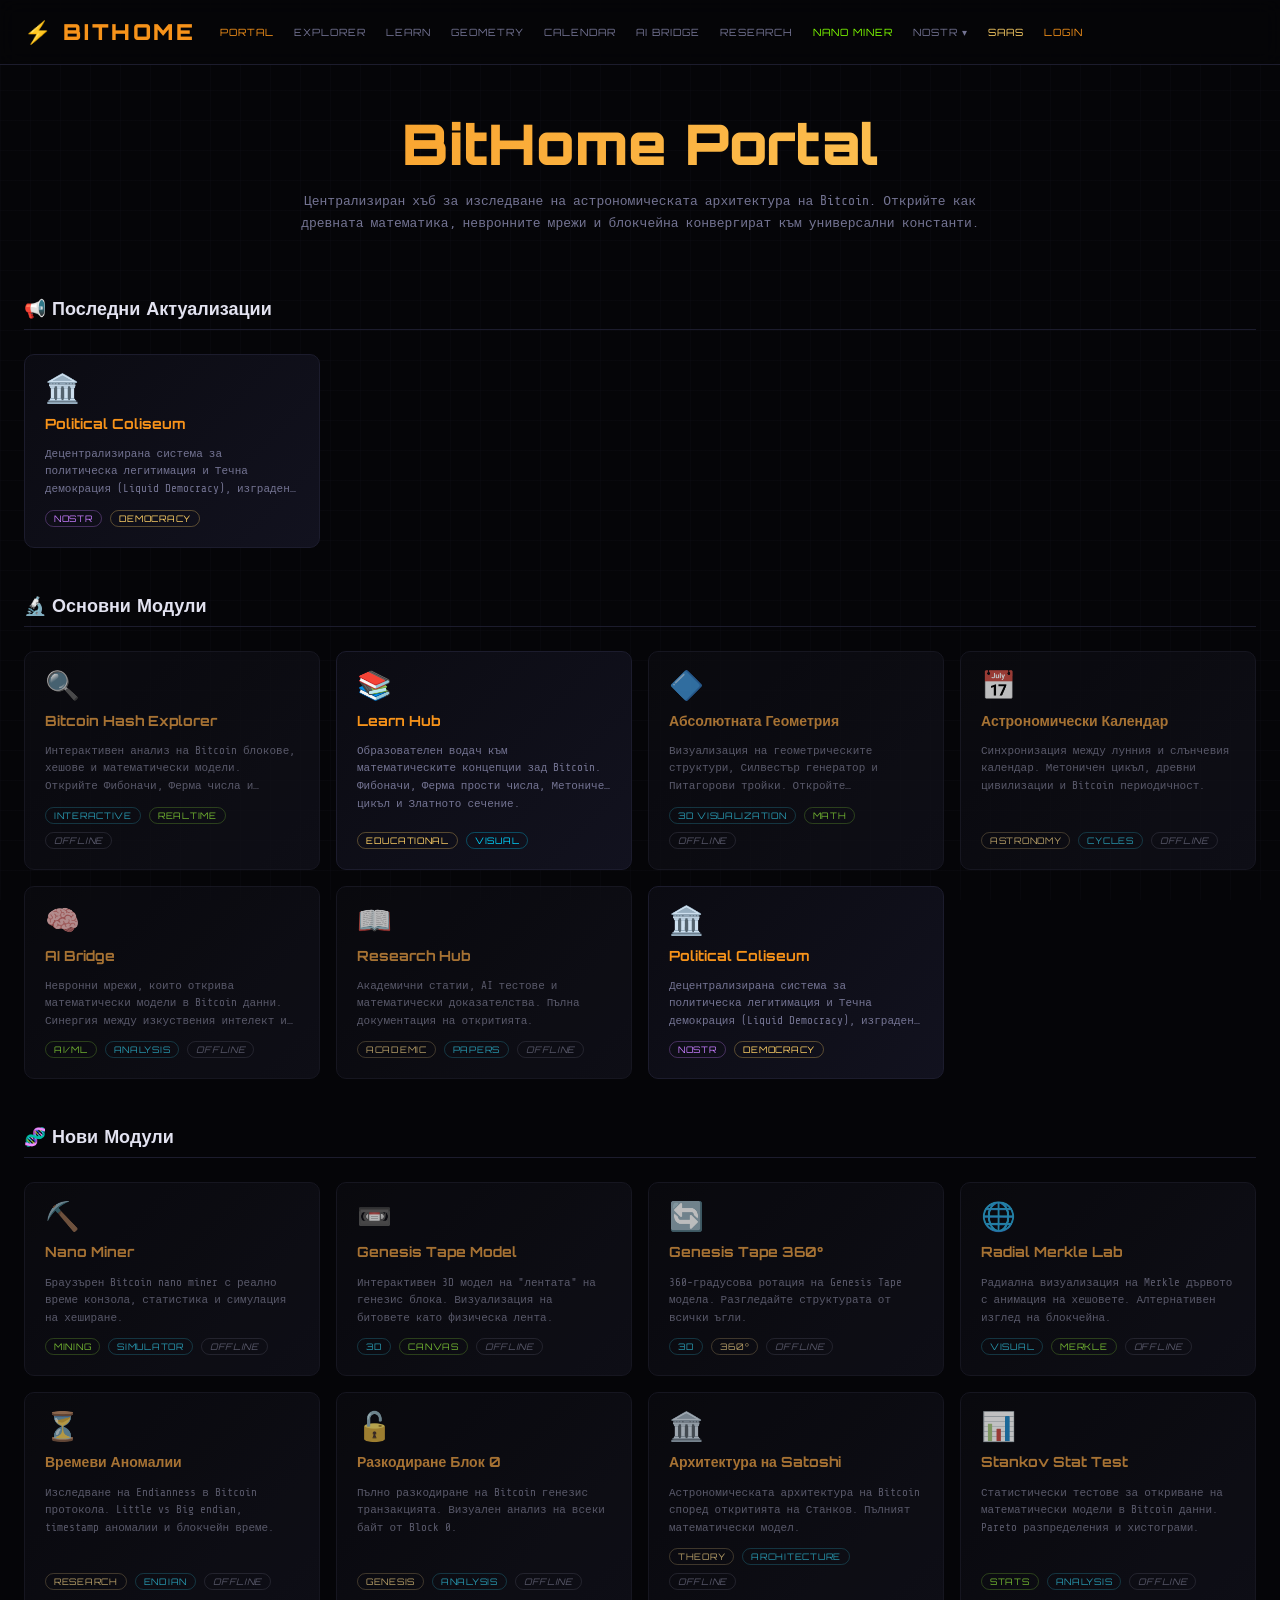
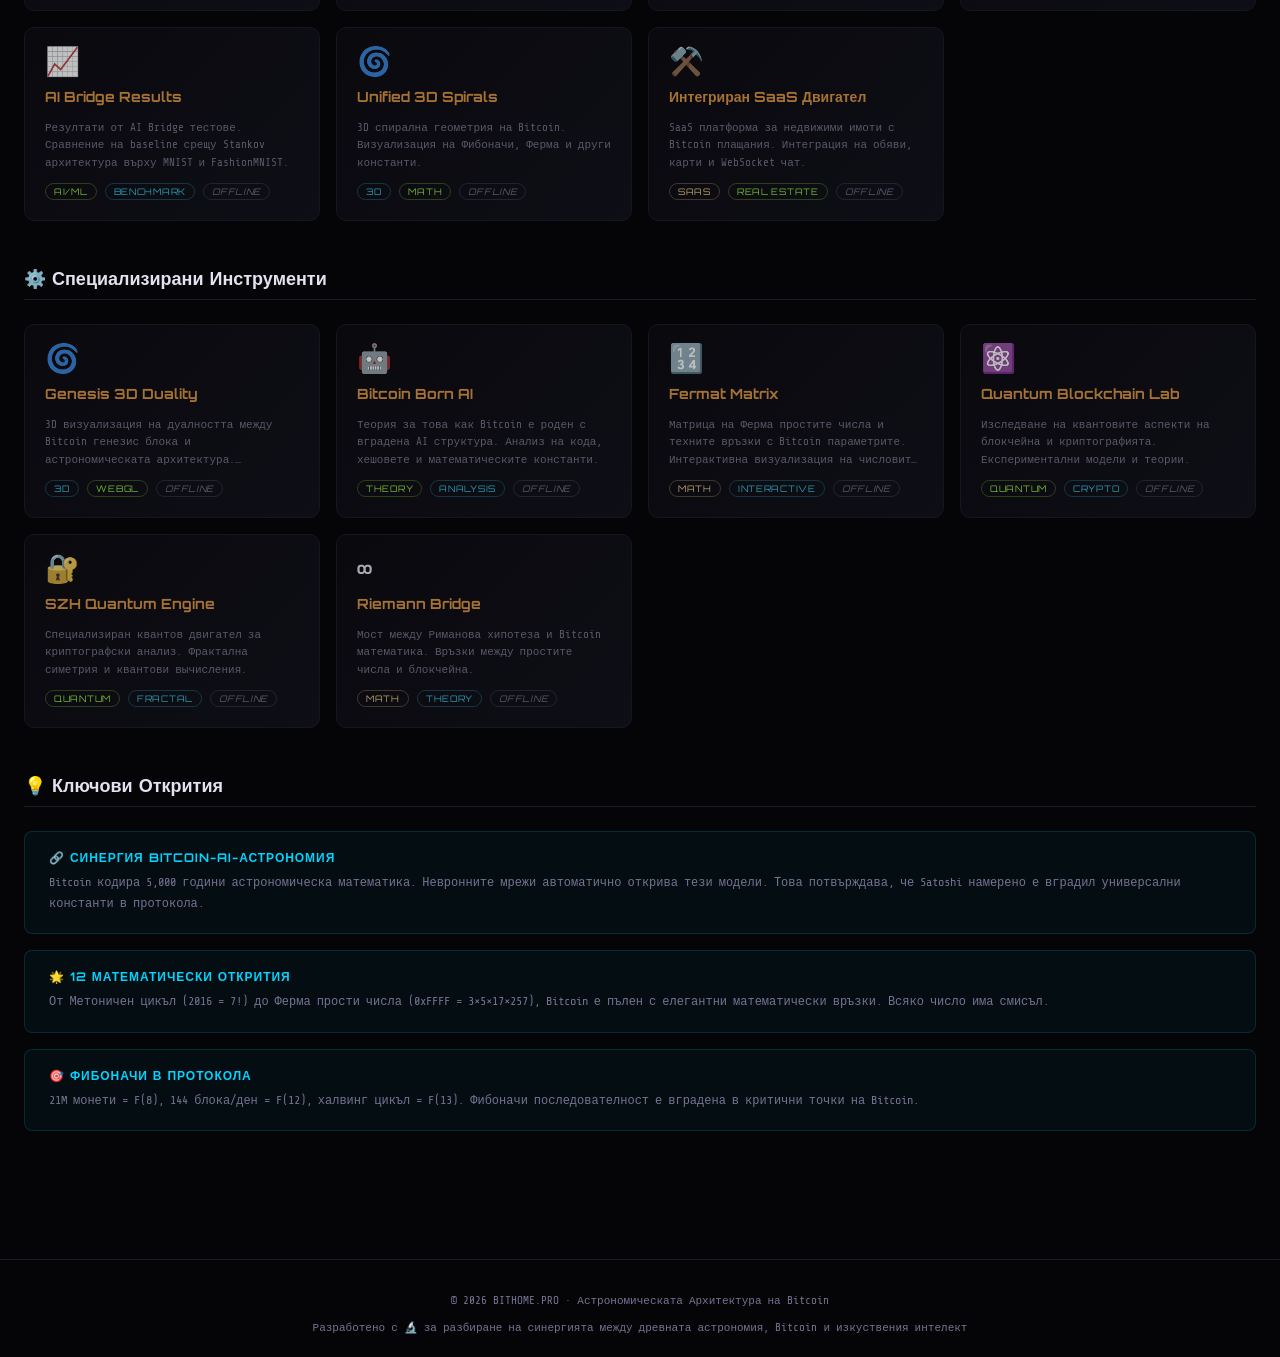
==== index.html @ 0a188958 "Add files via upload" ====
<!DOCTYPE html>
<html lang="bg"><head><meta http-equiv="Content-Type" content="text/html; charset=UTF-8">
  
  <meta name="viewport" content="width=device-width, initial-scale=1.0">
  <title>BitHome Portal · Астрономическата Архитектура на Bitcoin</title>
  <link href="https://fonts.googleapis.com/css2?family=Orbitron:wght@400;700;900&family=Share+Tech+Mono&display=swap" rel="stylesheet">
  <style>
    :root {
      --bg: #050508;
      --panel: #0b0b12;
      --panel-light: #12121f;
      --border: #1c1c2d;
      --text: #e2e2f0;
      --muted: #747493;
      --accent: #f7931a;
      --accent-rgba: rgba(247, 147, 26, 0.1);
      --blue: #00d4ff;
      --green: #7fff00;
      --gold: #ffd166;
      --purple: #c77dff;
      --red: #ff4466;
    }
    * { box-sizing: border-box; margin: 0; padding: 0; }
    html { scroll-behavior: smooth; }
    body {
      background: var(--bg);
      color: var(--text);
      font: 400 14px/1.7 'Share Tech Mono', monospace;
      overflow-x: hidden;
    }
    body::before {
      content: '';
      position: fixed;
      inset: 0;
      background-image: linear-gradient(rgba(28,28,45,0.15) 1px, transparent 1px), linear-gradient(90deg, rgba(28,28,45,0.15) 1px, transparent 1px);
      background-size: 30px 30px;
      pointer-events: none;
      z-index: 1;
    }
    .container { max-width: 1400px; margin: 0 auto; padding: 0 24px; position: relative; z-index: 2; }
    header {
      border-bottom: 1px solid var(--border);
      background: rgba(5,5,8,0.8);
      backdrop-filter: blur(10px);
      position: sticky; top: 0; z-index: 100;
      padding: 16px 0;
    }
    .header-content { display: flex; align-items: center; gap: 24px; }
    .logo {
      font: 900 22px/1 'Orbitron', sans-serif;
      letter-spacing: 0.12em;
      color: var(--accent);
      text-decoration: none;
      white-space: nowrap;
    }
    .nav {
      display: flex;
      gap: 20px;
      align-items: center;
      flex: 1;
      overflow-x: auto;
      padding: 4px 0;
    }
    .nav::-webkit-scrollbar { height: 2px; }
    .nav::-webkit-scrollbar-thumb { background: var(--border); border-radius: 4px; }
    .nav a {
      color: var(--muted);
      text-decoration: none;
      font: 400 10px/1 'Orbitron', sans-serif;
      text-transform: uppercase;
      letter-spacing: 0.1em;
      transition: color 0.3s;
      white-space: nowrap;
      padding: 6px 0;
    }
    .nav a:hover, .nav a.active { color: var(--accent); }
    .nav-dropdown { position: relative; }
    .header-content { position: relative; }
    .nav-dropdown-menu {
      display: none;
      position: fixed;
      background: #16162a;
      border: 1px solid var(--border);
      border-radius: 8px;
      padding: 6px;
      min-width: 180px;
      z-index: 99999;
      box-shadow: 0 8px 32px rgba(0,0,0,0.8);
    }
    .nav-dropdown-menu.open { display: block; }
    .nav-dropdown-menu a {
      display: block;
      padding: 8px 14px;
      border-radius: 4px;
      color: #c8c8e0;
      text-decoration: none;
      font: 400 10px/1 'Orbitron', sans-serif;
      text-transform: uppercase;
      letter-spacing: 0.1em;
      white-space: nowrap;
      transition: all 0.15s;
    }
    .nav-dropdown-menu a:hover { background: rgba(247,147,26,0.15); color: var(--accent); }
    .nav-dropdown-toggle { cursor: pointer; color: var(--blue); }
    .nav-dropdown-toggle:hover,
    .nav-dropdown-toggle.active { color: var(--accent); }
    .section:first-of-type .modules-grid { grid-template-columns: repeat(4, 1fr); }
    .section:first-of-type .module-card:nth-child(n+5) { display: none; }
    main { padding: 48px 0 80px; }
    .hero {
      margin-bottom: 64px;
      text-align: center;
      padding: 0 20px;
    }
    .hero h1 {
      font: 900 clamp(32px, 5vw, 56px)/1.1 'Orbitron', sans-serif;
      margin-bottom: 16px;
      background: linear-gradient(135deg, var(--accent), var(--gold));
      -webkit-background-clip: text;
      -webkit-text-fill-color: transparent;
    }
    .hero p {
      font-size: 13px;
      color: var(--muted);
      max-width: 720px;
      margin: 0 auto;
    }
    .modules-grid {
      display: grid;
      grid-template-columns: repeat(auto-fill, minmax(260px, 1fr));
      gap: 16px;
      margin-bottom: 48px;
    }
    .module-card {
      background: linear-gradient(135deg, var(--panel), var(--panel-light));
      border: 1px solid var(--border);
      border-radius: 10px;
      padding: 20px;
      transition: all 0.25s ease;
      cursor: pointer;
      text-decoration: none;
      color: inherit;
      display: flex;
      flex-direction: column;
      gap: 12px;
    }
    .module-card:hover {
      border-color: var(--accent);
      box-shadow: 0 0 24px rgba(247,147,26,0.12), inset 0 0 30px rgba(247,147,26,0.03);
      transform: translateY(-3px);
    }
    .module-card.offline {
      opacity: 0.75;
      filter: grayscale(0.3);
      cursor: not-allowed;
      pointer-events: none;
    }
    .module-card.offline:hover {
      border-color: var(--border);
      box-shadow: none;
      transform: none;
    }
    .module-icon { font-size: 28px; line-height: 1; }
    .module-title {
      font: 700 14px/1.3 'Orbitron', sans-serif;
      color: var(--accent);
    }
    .module-desc {
      font-size: 11px;
      color: var(--muted);
      line-height: 1.6;
      display: -webkit-box;
      -webkit-line-clamp: 3;
      -webkit-box-orient: vertical;
      overflow: hidden;
      flex: 1;
    }
    .module-meta { display: flex; gap: 8px; flex-wrap: wrap; }
    .tag {
      display: inline-block;
      font: 400 9px/1 'Orbitron', sans-serif;
      border-radius: 999px;
      border: 1px solid var(--border);
      padding: 3px 8px;
      color: var(--muted);
      text-transform: uppercase;
      letter-spacing: 0.08em;
    }
    .tag.blue { border-color: rgba(0,212,255,0.3); color: var(--blue); }
    .tag.green { border-color: rgba(127,255,0,0.3); color: var(--green); }
    .tag.gold { border-color: rgba(255,209,102,0.3); color: var(--gold); }
    .tag.purple { border-color: rgba(199,125,255,0.3); color: var(--purple); }
    .tag.offline-tag { border-color: rgba(116,116,147,0.3); color: var(--muted); font-style: italic; }
    .section { margin-bottom: 48px; }
    .section-title {
      font: 900 18px/1 'Orbitron', sans-serif;
      margin-bottom: 24px;
      padding-bottom: 12px;
      border-bottom: 1px solid var(--border);
      color: var(--text);
    }
    .insight-box {
      background: rgba(0,212,255,0.04);
      border: 1px solid rgba(0,212,255,0.15);
      border-radius: 8px;
      padding: 20px 24px;
      margin-bottom: 16px;
    }
    .insight-box h3 {
      color: var(--blue);
      font: 700 12px/1 'Orbitron', sans-serif;
      text-transform: uppercase;
      letter-spacing: 0.08em;
      margin-bottom: 8px;
    }
    .insight-box p { font-size: 12px; color: var(--muted); line-height: 1.7; }
    footer {
      border-top: 1px solid var(--border);
      padding: 32px 0 20px;
      text-align: center;
      font-size: 11px;
      color: var(--muted);
    }
    .modal {
      display: none;
      position: fixed;
      inset: 0;
      background: rgba(5,5,8,0.92);
      backdrop-filter: blur(8px);
      z-index: 1000;
    }
    .modal.active { display: block; }
    .modal-content {
      background: var(--bg);
      border: 1px solid var(--border);
      border-radius: 4px;
      position: absolute;
      inset: 24px;
      overflow: hidden;
    }
    .modal-close {
      position: absolute;
      top: 12px;
      right: 12px;
      background: rgba(0,0,0,0.7);
      border: 1px solid var(--border);
      color: var(--muted);
      font-size: 18px;
      cursor: pointer;
      z-index: 1001;
      width: 36px;
      height: 36px;
      border-radius: 50%;
      display: flex;
      align-items: center;
      justify-content: center;
      transition: all 0.2s;
    }
    .modal-close:hover { color: var(--accent); border-color: var(--accent); }
    @media (min-width: 1200px) {
      .modal-content { inset: 40px; }
    }
    .auth-overlay {
      display: none;
      position: fixed;
      inset: 0;
      background: rgba(5,5,8,0.94);
      backdrop-filter: blur(12px);
      z-index: 2000;
      align-items: center;
      justify-content: center;
      padding: 20px;
    }
    .auth-overlay.active { display: flex; }
    .auth-box {
      background: var(--panel);
      border: 1px solid var(--border);
      border-radius: 10px;
      padding: 36px 40px;
      width: 100%;
      max-width: 360px;
      text-align: center;
    }
    .bithome-toast {
      position: fixed;
      bottom: 30px;
      left: 50%;
      transform: translateX(-50%) translateY(20px);
      padding: 12px 24px;
      border-radius: 8px;
      font-size: 13px;
      z-index: 3000;
      opacity: 0;
      transition: all 0.3s ease;
      font: 400 13px 'Share Tech Mono', monospace;
      border: 1px solid;
    }
    .bithome-toast.visible { opacity: 1; transform: translateX(-50%) translateY(0); }
    .bithome-toast.success { background: rgba(127,255,0,0.12); border-color: rgba(127,255,0,0.25); color: var(--green); }
    .bithome-toast.error { background: rgba(255,68,102,0.12); border-color: rgba(255,68,102,0.25); color: var(--red); }
    .bithome-toast.info { background: rgba(0,212,255,0.12); border-color: rgba(0,212,255,0.25); color: var(--blue); }
    iframe { width: 100%; height: 100%; border: none; display: block; }
    @media (max-width: 768px) {
      .modules-grid { grid-template-columns: 1fr; gap: 12px; }
      .section:first-of-type .modules-grid { grid-template-columns: 1fr; }
      .section:first-of-type .module-card:nth-child(n+2) { display: none; }
      .nav { gap: 12px; }
      .nav a { font-size: 9px; }
      .header-content { gap: 16px; }
      .hero { margin-bottom: 40px; }
      .section { margin-bottom: 32px; }
      .modal-content { inset: 12px; }
    }
    @media (max-width: 480px) {
      .logo { font-size: 18px; }
      .header-content { flex-wrap: wrap; gap: 8px; }
      .nav { order: 3; width: 100%; }
    }
  </style>
</head>
<body>
  <header>
    <div class="container">
      <div class="header-content">
        <a href="https://bithome.pro/" class="logo">⚡ BITHOME</a>
        <nav class="nav">
          <a href="https://bithome.pro/" class="active">Portal</a>
          <a href="#" data-module="explorer">Explorer</a>
          <a href="#" data-module="learn">Learn</a>
          <a href="#" data-module="geometry">Geometry</a>
          <a href="#" data-module="calendar">Calendar</a>
          <a href="#" data-module="ai">AI Bridge</a>
          <a href="#" data-module="research">Research</a>
          <a href="#" data-module="nano-miner" style="color:var(--green)">Nano Miner</a>
          <div class="nav-dropdown">
            <a href="#" class="nav-dropdown-toggle">Nostr ▾</a>
          </div>
          <a href="#" data-module="integrated-forge" style="color:var(--gold)">SaaS</a>
          <a href="#" onclick="BitHome.auth.show();return false" class="nav-login" style="color:var(--accent)">Login</a>
          <span class="nav-user" style="display:none;color:var(--accent);cursor:pointer;font:400 10px/1 'Orbitron',sans-serif;text-transform:uppercase;letter-spacing:0.1em;" onclick="BitHome.auth.show();return false"></span>
        </nav>
      </div>
    </div>
    <div class="nav-dropdown-menu">
      <a href="#" data-module="legitimator">Political Coliseum</a>
      <a href="#" data-module="nostr-basics">Nostr Basics</a>
      <a href="#" data-module="nostr-relay">Nostr Relay Lab</a>
    </div>
  </header>

  <main>
    <div class="container">
      <div class="hero">
        <h1>BitHome Portal</h1>
        <p>Централизиран хъб за изследване на астрономическата архитектура на Bitcoin. Открийте как древната математика, невронните мрежи и блокчейна конвергират към универсални константи.</p>
      </div>

      <!-- Актуално -->
      <div class="section">
        <h2 class="section-title">📢 Последни Актуализации</h2>
        <div class="modules-grid">
          <a href="#" data-module="legitimator" class="module-card">
            <div class="module-icon">🏛️</div>
            <div class="module-title">Political Coliseum</div>
            <div class="module-desc">Децентрализирана система за политическа легитимация и Течна демокрация (Liquid Democracy), изградена върху Nostr протокола.</div>
            <div class="module-meta">
              <span class="tag purple">Nostr</span>
              <span class="tag gold">Democracy</span>
            </div>
          </a>
        </div>
      </div>

      <!-- Core Modules -->
      <div class="section">
        <h2 class="section-title">🔬 Основни Модули</h2>
        <div class="modules-grid">
          <a href="#" data-module="explorer" class="module-card">
            <div class="module-icon">🔍</div>
            <div class="module-title">Bitcoin Hash Explorer</div>
            <div class="module-desc">Интерактивен анализ на Bitcoin блокове, хешове и математически модели. Открийте Фибоначи, Ферма числа и астрономически константи в блокчейна.</div>
            <div class="module-meta">
              <span class="tag blue">Interactive</span>
              <span class="tag green">Realtime</span>
            </div>
          </a>

          <a href="#" data-module="learn" class="module-card">
            <div class="module-icon">📚</div>
            <div class="module-title">Learn Hub</div>
            <div class="module-desc">Образователен водач към математическите концепции зад Bitcoin. Фибоначи, Ферма прости числа, Метоничен цикъл и Златното сечение.</div>
            <div class="module-meta">
              <span class="tag gold">Educational</span>
              <span class="tag blue">Visual</span>
            </div>
          </a>

          <a href="#" data-module="geometry" class="module-card">
            <div class="module-icon">🔷</div>
            <div class="module-title">Абсолютната Геометрия</div>
            <div class="module-desc">Визуализация на геометрическите структури, Силвестър генератор и Питагорови тройки. Откройте математическата хармония в пространството.</div>
            <div class="module-meta">
              <span class="tag blue">3D Visualization</span>
              <span class="tag green">Math</span>
            </div>
          </a>

          <a href="#" data-module="calendar" class="module-card">
            <div class="module-icon">📅</div>
            <div class="module-title">Астрономически Календар</div>
            <div class="module-desc">Синхронизация между лунния и слънчевия календар. Метоничен цикъл, древни цивилизации и Bitcoin периодичност.</div>
            <div class="module-meta">
              <span class="tag gold">Astronomy</span>
              <span class="tag blue">Cycles</span>
            </div>
          </a>

          <a href="#" data-module="ai" class="module-card">
            <div class="module-icon">🧠</div>
            <div class="module-title">AI Bridge</div>
            <div class="module-desc">Невронни мрежи, които открива математически модели в Bitcoin данни. Синергия между изкуствения интелект и блокчейна.</div>
            <div class="module-meta">
              <span class="tag green">AI/ML</span>
              <span class="tag blue">Analysis</span>
            </div>
          </a>

          <a href="#" data-module="research" class="module-card">
            <div class="module-icon">📖</div>
            <div class="module-title">Research Hub</div>
            <div class="module-desc">Академични статии, AI тестове и математически доказателства. Пълна документация на откритията.</div>
            <div class="module-meta">
              <span class="tag gold">Academic</span>
              <span class="tag blue">Papers</span>
            </div>
          </a>

          <a href="#" data-module="legitimator" class="module-card">
            <div class="module-icon">🏛️</div>
            <div class="module-title">Political Coliseum</div>
            <div class="module-desc">Децентрализирана система за политическа легитимация и Течна демокрация (Liquid Democracy), изградена върху Nostr протокола.</div>
            <div class="module-meta">
              <span class="tag purple">Nostr</span>
              <span class="tag gold">Democracy</span>
            </div>
          </a>
        </div>
      </div>

      <!-- Newly Discovered Modules -->
      <div class="section">
        <h2 class="section-title">🧬 Нови Модули</h2>
        <div class="modules-grid">
          <a href="#" data-module="nano-miner" class="module-card">
            <div class="module-icon">⛏️</div>
            <div class="module-title">Nano Miner</div>
            <div class="module-desc">Браузърен Bitcoin nano miner с реално време конзола, статистика и симулация на хеширане.</div>
            <div class="module-meta">
              <span class="tag green">Mining</span>
              <span class="tag blue">Simulator</span>
            </div>
          </a>
          <a href="#" data-module="tape-model" class="module-card">
            <div class="module-icon">📼</div>
            <div class="module-title">Genesis Tape Model</div>
            <div class="module-desc">Интерактивен 3D модел на "лентата" на генезис блока. Визуализация на битовете като физическа лента.</div>
            <div class="module-meta">
              <span class="tag blue">3D</span>
              <span class="tag green">Canvas</span>
            </div>
          </a>
          <a href="#" data-module="tape-360" class="module-card">
            <div class="module-icon">🔄</div>
            <div class="module-title">Genesis Tape 360°</div>
            <div class="module-desc">360-градусова ротация на Genesis Tape модела. Разгледайте структурата от всички ъгли.</div>
            <div class="module-meta">
              <span class="tag blue">3D</span>
              <span class="tag gold">360°</span>
            </div>
          </a>
          <a href="#" data-module="radial-merkle" class="module-card">
            <div class="module-icon">🌐</div>
            <div class="module-title">Radial Merkle Lab</div>
            <div class="module-desc">Радиална визуализация на Merkle дървото с анимация на хешовете. Алтернативен изглед на блокчейна.</div>
            <div class="module-meta">
              <span class="tag blue">Visual</span>
              <span class="tag green">Merkle</span>
            </div>
          </a>
          <a href="#" data-module="time-anomalies" class="module-card">
            <div class="module-icon">⏳</div>
            <div class="module-title">Времеви Аномалии</div>
            <div class="module-desc">Изследване на Endianness в Bitcoin протокола. Little vs Big endian, timestamp аномалии и блокчейн време.</div>
            <div class="module-meta">
              <span class="tag gold">Research</span>
              <span class="tag blue">Endian</span>
            </div>
          </a>
          <a href="#" data-module="decode-block0" class="module-card">
            <div class="module-icon">🔓</div>
            <div class="module-title">Разкодиране Блок 0</div>
            <div class="module-desc">Пълно разкодиране на Bitcoin генезис транзакцията. Визуален анализ на всеки байт от Block 0.</div>
            <div class="module-meta">
              <span class="tag gold">Genesis</span>
              <span class="tag blue">Analysis</span>
            </div>
          </a>
          <a href="#" data-module="arch-satoshi" class="module-card">
            <div class="module-icon">🏛️</div>
            <div class="module-title">Архитектура на Satoshi</div>
            <div class="module-desc">Астрономическата архитектура на Bitcoin според откритията на Станков. Пълният математически модел.</div>
            <div class="module-meta">
              <span class="tag gold">Theory</span>
              <span class="tag blue">Architecture</span>
            </div>
          </a>
          <a href="#" data-module="stankov-stat" class="module-card">
            <div class="module-icon">📊</div>
            <div class="module-title">Stankov Stat Test</div>
            <div class="module-desc">Статистически тестове за откриване на математически модели в Bitcoin данни. Pareto разпределения и хистограми.</div>
            <div class="module-meta">
              <span class="tag green">Stats</span>
              <span class="tag blue">Analysis</span>
            </div>
          </a>
          <a href="#" data-module="ai-bridge-results" class="module-card">
            <div class="module-icon">📈</div>
            <div class="module-title">AI Bridge Results</div>
            <div class="module-desc">Резултати от AI Bridge тестове. Сравнение на baseline срещу Stankov архитектура върху MNIST и FashionMNIST.</div>
            <div class="module-meta">
              <span class="tag green">AI/ML</span>
              <span class="tag blue">Benchmark</span>
            </div>
          </a>
          <a href="#" data-module="spirals" class="module-card">
            <div class="module-icon">🌀</div>
            <div class="module-title">Unified 3D Spirals</div>
            <div class="module-desc">3D спирална геометрия на Bitcoin. Визуализация на Фибоначи, Ферма и други константи.</div>
            <div class="module-meta">
              <span class="tag blue">3D</span>
              <span class="tag green">Math</span>
            </div>
          </a>
          <a href="#" data-module="integrated-forge" class="module-card">
            <div class="module-icon">⚒️</div>
            <div class="module-title">Интегриран SaaS Двигател</div>
            <div class="module-desc">SaaS платформа за недвижими имоти с Bitcoin плащания. Интеграция на обяви, карти и WebSocket чат.</div>
            <div class="module-meta">
              <span class="tag gold">SaaS</span>
              <span class="tag green">Real Estate</span>
            </div>
          </a>
        </div>
      </div>

      <!-- Advanced Modules -->
      <div class="section">
        <h2 class="section-title">⚙️ Специализирани Инструменти</h2>
        <div class="modules-grid">
          <a href="#" data-module="3d" class="module-card">
            <div class="module-icon">🌀</div>
            <div class="module-title">Genesis 3D Duality</div>
            <div class="module-desc">3D визуализация на дуалността между Bitcoin генезис блока и астрономическата архитектура. Интерактивна спирална геометрия.</div>
            <div class="module-meta">
              <span class="tag blue">3D</span>
              <span class="tag green">WebGL</span>
            </div>
          </a>

          <a href="#" data-module="born-ai" class="module-card">
            <div class="module-icon">🤖</div>
            <div class="module-title">Bitcoin Born AI</div>
            <div class="module-desc">Теория за това как Bitcoin е роден с вградена AI структура. Анализ на кода, хешовете и математическите константи.</div>
            <div class="module-meta">
              <span class="tag green">Theory</span>
              <span class="tag blue">Analysis</span>
            </div>
          </a>

          <a href="#" data-module="fermat" class="module-card">
            <div class="module-icon">🔢</div>
            <div class="module-title">Fermat Matrix</div>
            <div class="module-desc">Матрица на Ферма простите числа и техните връзки с Bitcoin параметрите. Интерактивна визуализация на числовите отношения.</div>
            <div class="module-meta">
              <span class="tag gold">Math</span>
              <span class="tag blue">Interactive</span>
            </div>
          </a>

          <a href="#" data-module="quantum" class="module-card">
            <div class="module-icon">⚛️</div>
            <div class="module-title">Quantum Blockchain Lab</div>
            <div class="module-desc">Изследване на квантовите аспекти на блокчейна и криптографията. Експериментални модели и теории.</div>
            <div class="module-meta">
              <span class="tag green">Quantum</span>
              <span class="tag blue">Crypto</span>
            </div>
          </a>

          <a href="#" data-module="szh" class="module-card">
            <div class="module-icon">🔐</div>
            <div class="module-title">SZH Quantum Engine</div>
            <div class="module-desc">Специализиран квантов двигател за криптографски анализ. Фрактална симетрия и квантови вычисления.</div>
            <div class="module-meta">
              <span class="tag green">Quantum</span>
              <span class="tag blue">Fractal</span>
            </div>
          </a>

          <a href="#" data-module="riemann" class="module-card">
            <div class="module-icon">∞</div>
            <div class="module-title">Riemann Bridge</div>
            <div class="module-desc">Мост между Риманова хипотеза и Bitcoin математика. Връзки между простите числа и блокчейна.</div>
            <div class="module-meta">
              <span class="tag gold">Math</span>
              <span class="tag blue">Theory</span>
            </div>
          </a>
        </div>
      </div>

      <!-- Key Insights -->
      <div class="section">
        <h2 class="section-title">💡 Ключови Открития</h2>
        
        <div class="insight-box">
          <h3>🔗 Синергия Bitcoin-AI-Астрономия</h3>
          <p>Bitcoin кодира 5,000 години астрономическа математика. Невронните мрежи автоматично открива тези модели. Това потвърждава, че Satoshi намерено е вградил универсални константи в протокола.</p>
        </div>

        <div class="insight-box">
          <h3>🌟 12 Математически Открития</h3>
          <p>От Метоничен цикъл (2016 = 7!) до Ферма прости числа (0xFFFF = 3×5×17×257), Bitcoin е пълен с елегантни математически връзки. Всяко число има смисъл.</p>
        </div>

        <div class="insight-box">
          <h3>🎯 Фибоначи в Протокола</h3>
          <p>21M монети = F(8), 144 блока/ден = F(12), халвинг цикъл = F(13). Фибоначи последователност е вградена в критични точки на Bitcoin.</p>
        </div>
      </div>
    </div>
  </main>

  <footer>
    <div class="container">
      <p>© 2026 BITHOME.PRO · Астрономическата Архитектура на Bitcoin</p>
      <p style="margin-top: 8px;">Разработено с 🔬 за разбиране на синергията между древната астрономия, Bitcoin и изкуствения интелект</p>
    </div>
  </footer>

  <!-- Auth Overlay -->
  <div id="authOverlay" class="auth-overlay">
    <div class="auth-box" id="authBox">
      <div style="display:flex;justify-content:space-between;align-items:center;margin-bottom:16px;">
        <h2 style="margin:0;" id="authTitle">AUTHORIZE</h2>
        <button onclick="BitHome.auth.hide()" style="background:none;border:none;color:var(--muted);font-size:18px;cursor:pointer;padding:4px;">✕</button>
      </div>

      <div class="auth-tabs">
        <button class="auth-tab active" data-tab="login" onclick="BitHome.auth.switchTab('login')">Login</button>
        <button class="auth-tab" data-tab="register" onclick="BitHome.auth.switchTab('register')">Register</button>
      </div>

      <div id="authLogin" class="auth-form active">
        <div id="authLoginError" class="auth-error"></div>
        <input id="authLoginEmail" type="email" placeholder="Email" autocomplete="email">
        <input id="authLoginPass" type="password" placeholder="Password" autocomplete="current-password">
        <button id="authLoginBtn" onclick="BitHome.auth.doLogin()">LOGIN</button>
      </div>

      <div id="authRegister" class="auth-form">
        <div id="authRegisterError" class="auth-error"></div>
        <input id="authRegEmail" type="email" placeholder="Email" autocomplete="email">
        <input id="authRegUser" type="text" placeholder="Username" autocomplete="username">
        <input id="authRegPass" type="password" placeholder="Password" autocomplete="new-password">
        <input id="authRegConfirm" type="password" placeholder="Confirm password">
        <button id="authRegisterBtn" onclick="BitHome.auth.doRegister()">REGISTER</button>
      </div>

      <div id="authLoggedIn" class="auth-logged-in">
        <div class="auth-user-icon">👤</div>
        <div class="auth-username" id="authDisplayName">—</div>
        <div><span class="auth-badge" id="authDisplayBadge">FREE</span></div>
        <button class="auth-logout-btn" onclick="BitHome.auth.doLogout()">LOGOUT</button>
      </div>
    </div>
  </div>

  <style>
    .auth-tabs { display:flex; gap:0; margin-bottom:16px; border:1px solid var(--border); border-radius:6px; overflow:hidden; }
    .auth-tab { flex:1; padding:9px 0; background:transparent; color:var(--muted); border:none; font:700 10px 'Orbitron',sans-serif; cursor:pointer; text-transform:uppercase; letter-spacing:0.08em; transition:all 0.2s; }
    .auth-tab.active { background:var(--accent); color:#000; }
    .auth-form { display:none; }
    .auth-form.active { display:block; }
    .auth-form input { width:100%; padding:10px 12px; margin-bottom:10px; background:var(--bg); border:1px solid var(--border); color:var(--text); border-radius:6px; font:400 12px 'Share Tech Mono',monospace; outline:none; }
    .auth-form input:focus { border-color:var(--accent); }
    .auth-form button { width:100%; padding:10px; background:var(--accent); border:none; color:#000; font:700 12px 'Orbitron',sans-serif; cursor:pointer; border-radius:6px; letter-spacing:0.08em; transition:background 0.2s; }
    .auth-form button:hover { background:#ffaa33; }
    .auth-form button:disabled { opacity:0.5; cursor:not-allowed; }
    .auth-error { color:var(--red); font-size:11px; margin-bottom:8px; display:none; }
    .auth-logged-in { display:none; text-align:center; padding:8px 0; }
    .auth-logged-in.active { display:block; }
    .auth-user-icon { font-size:32px; margin-bottom:8px; }
    .auth-username { color:var(--accent); font:700 16px 'Orbitron',sans-serif; margin-bottom:4px; }
    .auth-badge { display:inline-block; padding:3px 10px; border-radius:999px; font-size:10px; font-family:'Orbitron',sans-serif; margin-bottom:12px; }
    .auth-badge.free { border:1px solid var(--border); color:var(--muted); }
    .auth-badge.pro { border:1px solid var(--green); color:var(--green); }
    .auth-logout-btn { background:transparent; border:1px solid var(--border); color:var(--muted); padding:7px 18px; border-radius:6px; cursor:pointer; font:400 11px 'Share Tech Mono',monospace; }
    .auth-logout-btn:hover { border-color:var(--red); color:var(--red); }
  </style>

  <!-- Module Modal -->
  <div id="moduleModal" class="modal">
    <div class="modal-content">
      <button class="modal-close" onclick="BitHome.close()">✕</button>
      <iframe id="moduleFrame" data-base=""></iframe>
    </div>
  </div>

  <script src="frontend/js/main.js"></script>

</body></html>
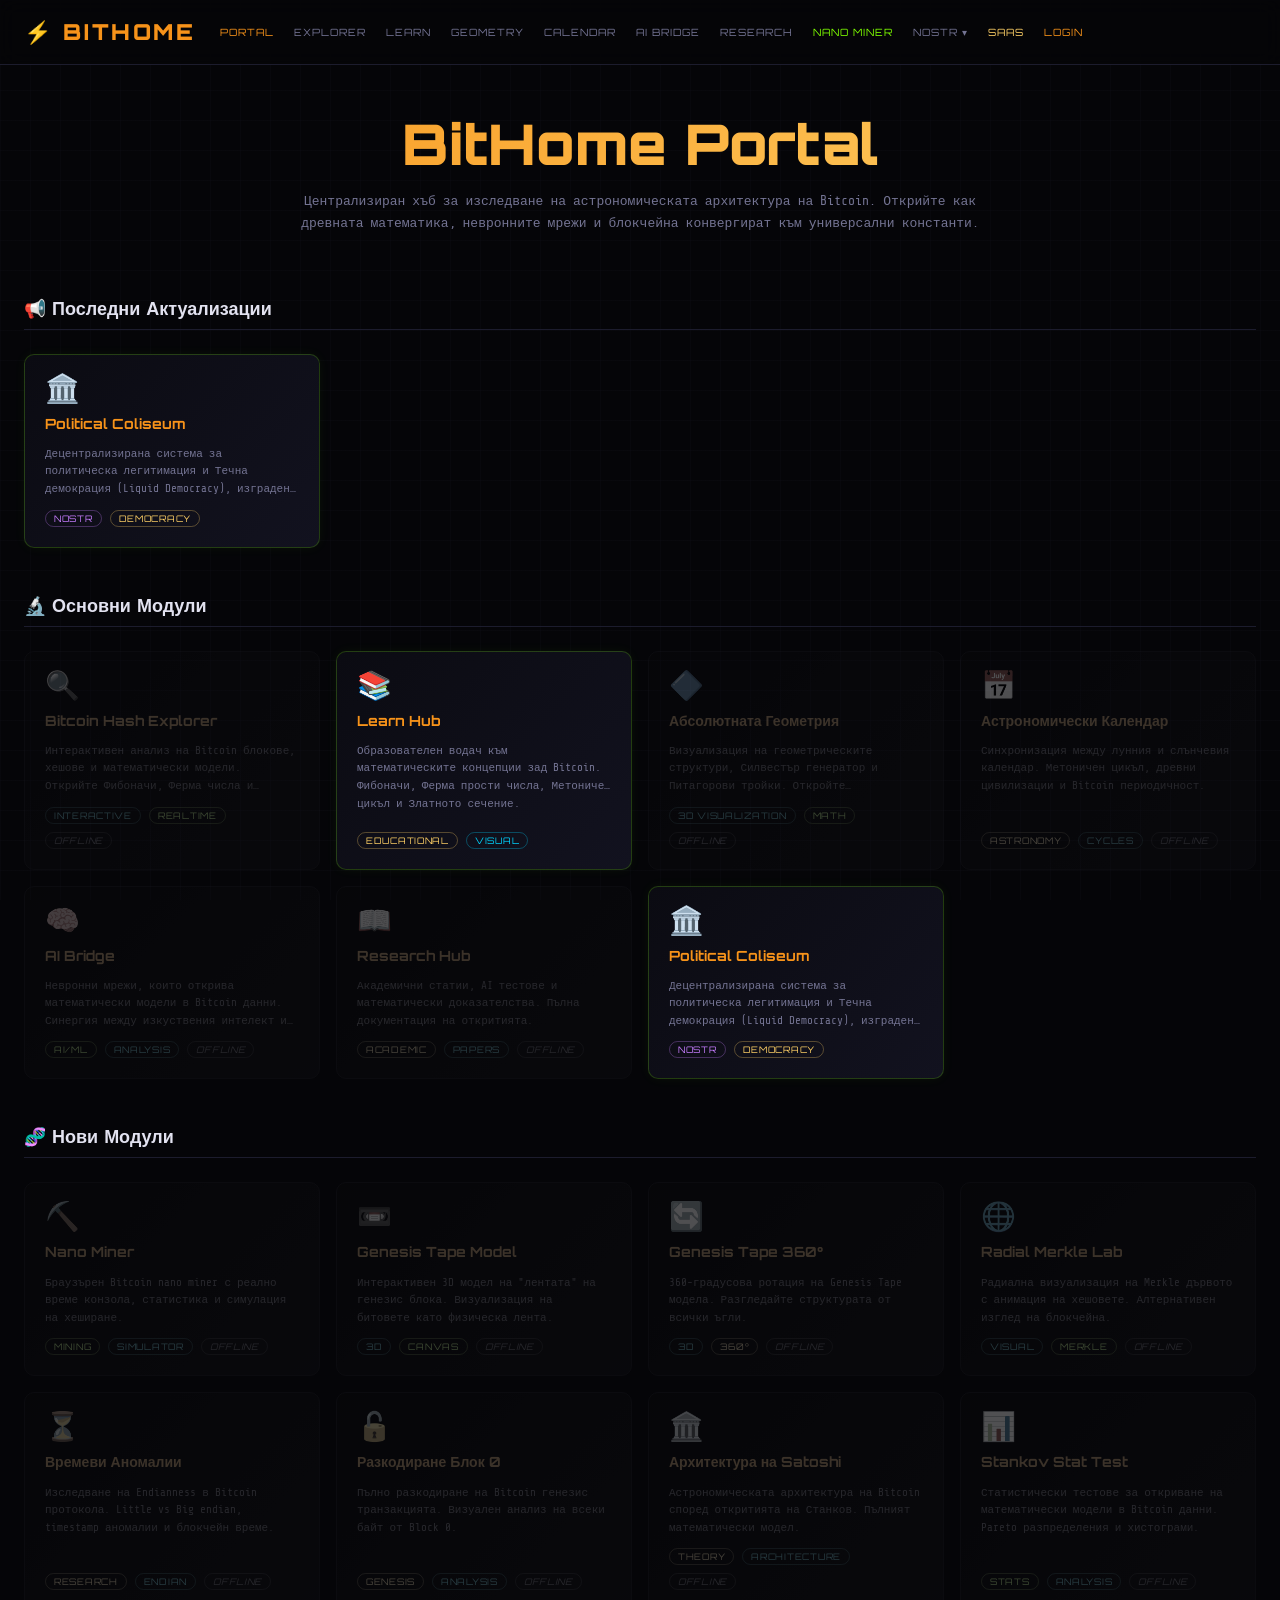
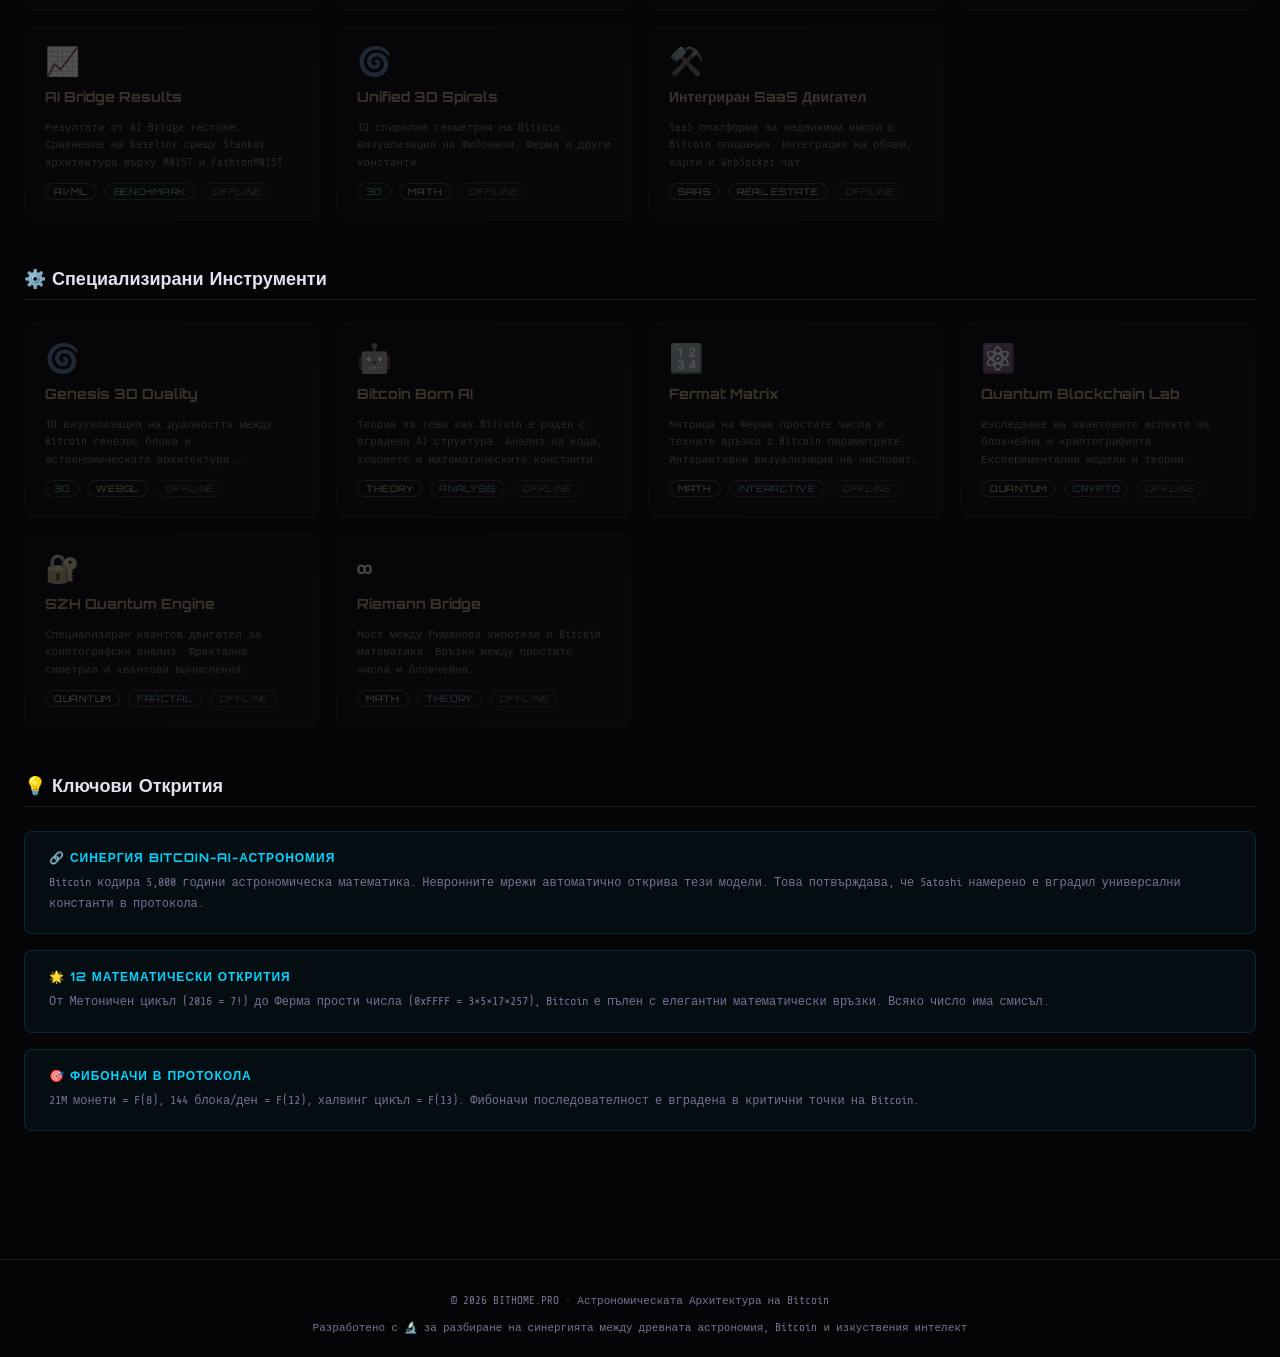
==== commit daf4fb3f: "Add files via upload" ====
--- a/index.html
+++ b/index.html
@@ -150,8 +150,8 @@
       transform: translateY(-3px);
     }
     .module-card.offline {
-      opacity: 0.75;
-      filter: grayscale(0.3);
+      opacity: 0.3;
+      filter: grayscale(0.7) blur(0.5px);
       cursor: not-allowed;
       pointer-events: none;
     }
@@ -159,6 +159,14 @@
       border-color: var(--border);
       box-shadow: none;
       transform: none;
+    }
+    .module-card.online {
+      border-color: rgba(127,255,0,0.2);
+      box-shadow: 0 0 12px rgba(127,255,0,0.05);
+    }
+    .module-card.online:hover {
+      border-color: var(--green);
+      box-shadow: 0 0 24px rgba(127,255,0,0.12), inset 0 0 30px rgba(127,255,0,0.03);
     }
     .module-icon { font-size: 28px; line-height: 1; }
     .module-title {
@@ -656,6 +664,14 @@
         <button onclick="BitHome.auth.hide()" style="background:none;border:none;color:var(--muted);font-size:18px;cursor:pointer;padding:4px;">✕</button>
       </div>
 
+      <div class="auth-social">
+        <button class="auth-google-btn" onclick="BitHome.auth.loginWithGoogle()">
+          <svg viewBox="0 0 48 48" width="18" height="18"><path fill="#EA4335" d="M24 9.5c3.54 0 6.71 1.22 9.21 3.6l6.85-6.85C35.9 2.38 30.47 0 24 0 14.62 0 6.51 5.38 2.56 13.22l7.98 6.19C12.43 13.72 17.74 9.5 24 9.5z"/><path fill="#4285F4" d="M46.98 24.55c0-1.57-.15-3.09-.38-4.55H24v9.02h12.94c-.58 2.96-2.26 5.48-4.78 7.18l7.73 6c4.51-4.18 7.09-10.36 7.09-17.65z"/><path fill="#FBBC05" d="M10.54 28.59A14.5 14.5 0 0 1 9.5 24c0-1.59.28-3.14.76-4.59l-7.98-6.19A23.99 23.99 0 0 0 0 24c0 3.77.87 7.33 2.56 10.56l7.98-5.97z"/><path fill="#34A853" d="M24 48c6.48 0 11.93-2.13 15.89-5.81l-7.73-6c-2.15 1.45-4.92 2.3-8.16 2.3-6.26 0-11.57-4.22-13.47-9.91l-7.98 5.97C6.51 42.62 14.62 48 24 48z"/></svg>
+          Sign in with Google
+        </button>
+        <div class="auth-divider"><span>or</span></div>
+      </div>
+
       <div class="auth-tabs">
         <button class="auth-tab active" data-tab="login" onclick="BitHome.auth.switchTab('login')">Login</button>
         <button class="auth-tab" data-tab="register" onclick="BitHome.auth.switchTab('register')">Register</button>
@@ -707,6 +723,32 @@
     .auth-badge.pro { border:1px solid var(--green); color:var(--green); }
     .auth-logout-btn { background:transparent; border:1px solid var(--border); color:var(--muted); padding:7px 18px; border-radius:6px; cursor:pointer; font:400 11px 'Share Tech Mono',monospace; }
     .auth-logout-btn:hover { border-color:var(--red); color:var(--red); }
+    .auth-social { margin-bottom:16px; }
+    .auth-google-btn {
+      width:100%; padding:9px 12px;
+      background:transparent;
+      border:1px solid var(--border);
+      color:var(--text);
+      border-radius:6px;
+      font:500 12px 'Share Tech Mono',monospace;
+      cursor:pointer;
+      display:flex;
+      align-items:center;
+      justify-content:center;
+      gap:10px;
+      transition:all 0.2s;
+    }
+    .auth-google-btn:hover { border-color:var(--accent); color:var(--accent); background:rgba(247,147,26,0.05); }
+    .auth-google-btn svg { flex-shrink:0; }
+    .auth-divider {
+      display:flex; align-items:center; gap:12px;
+      margin:14px 0; color:var(--muted); font-size:10px;
+      text-transform:uppercase; letter-spacing:0.08em;
+      font-family:'Orbitron',sans-serif;
+    }
+    .auth-divider::before, .auth-divider::after {
+      content:''; flex:1; height:1px; background:var(--border);
+    }
   </style>
 
   <!-- Module Modal -->
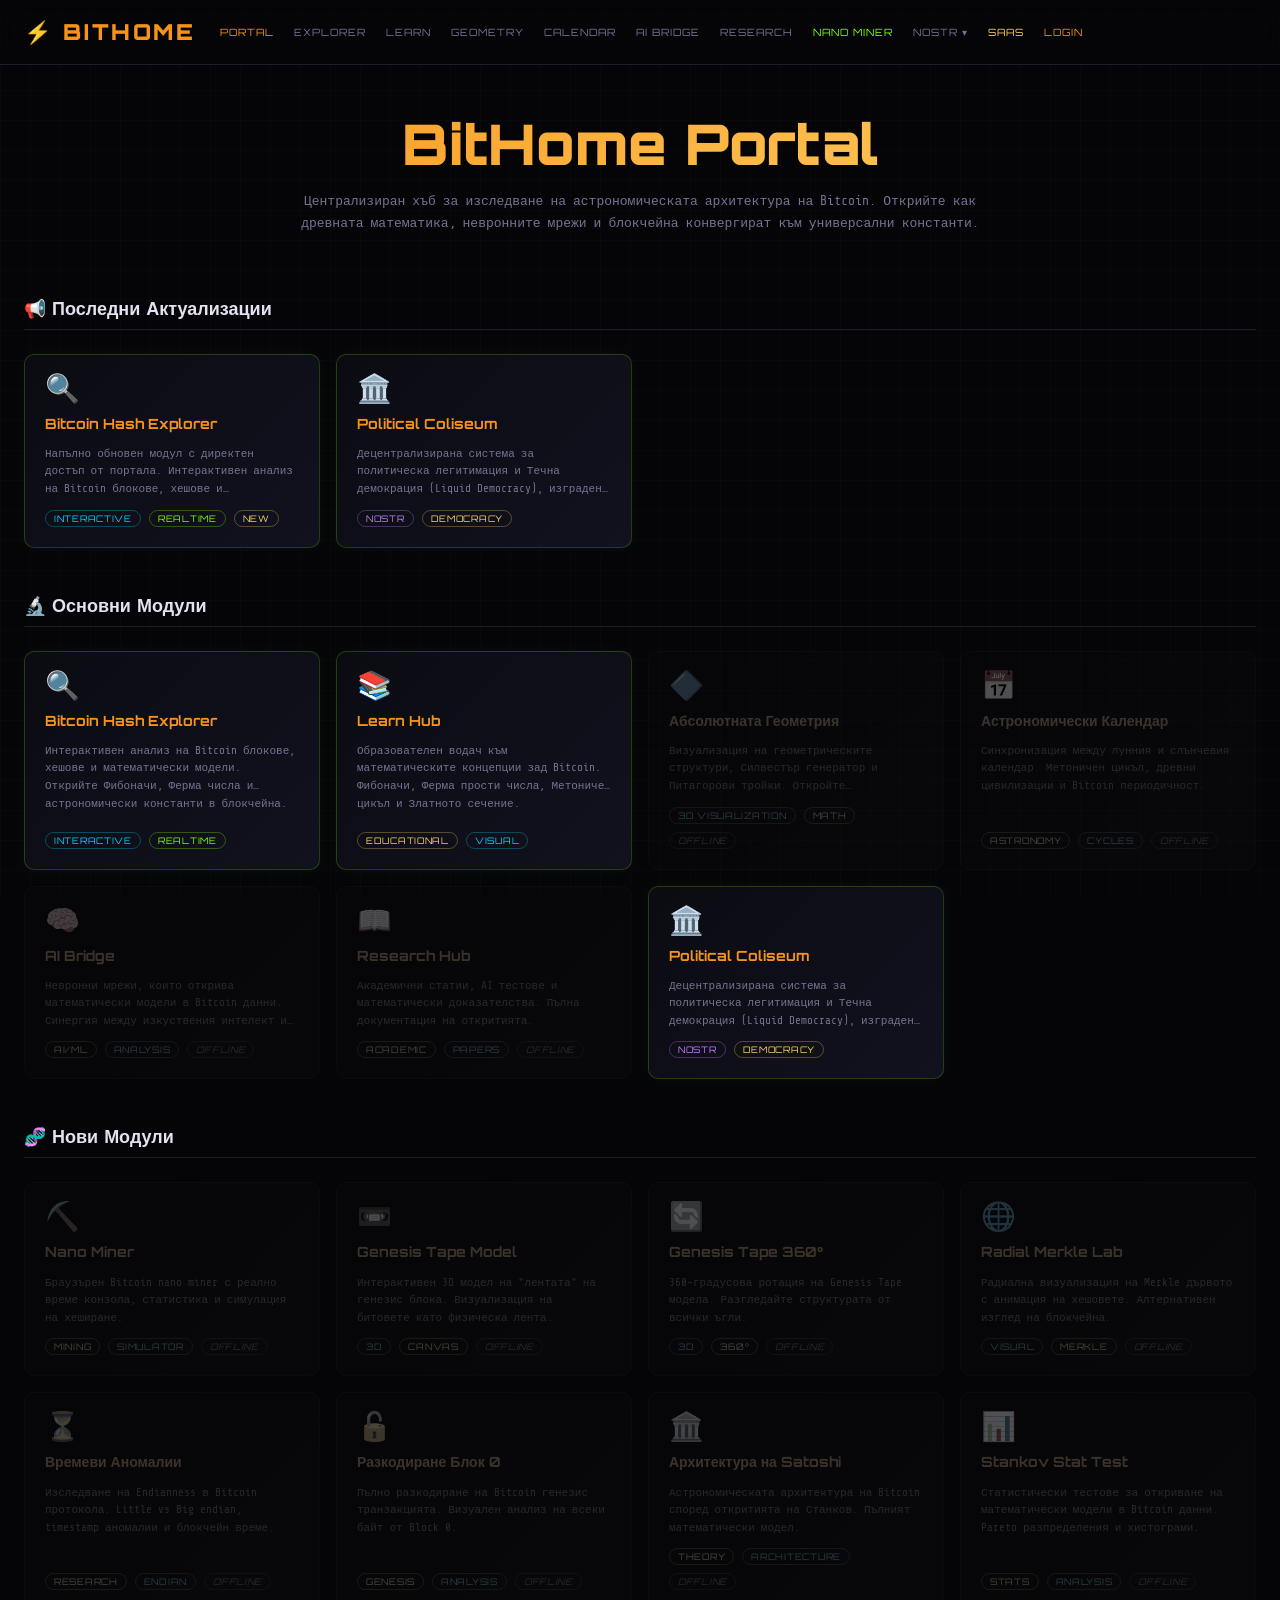
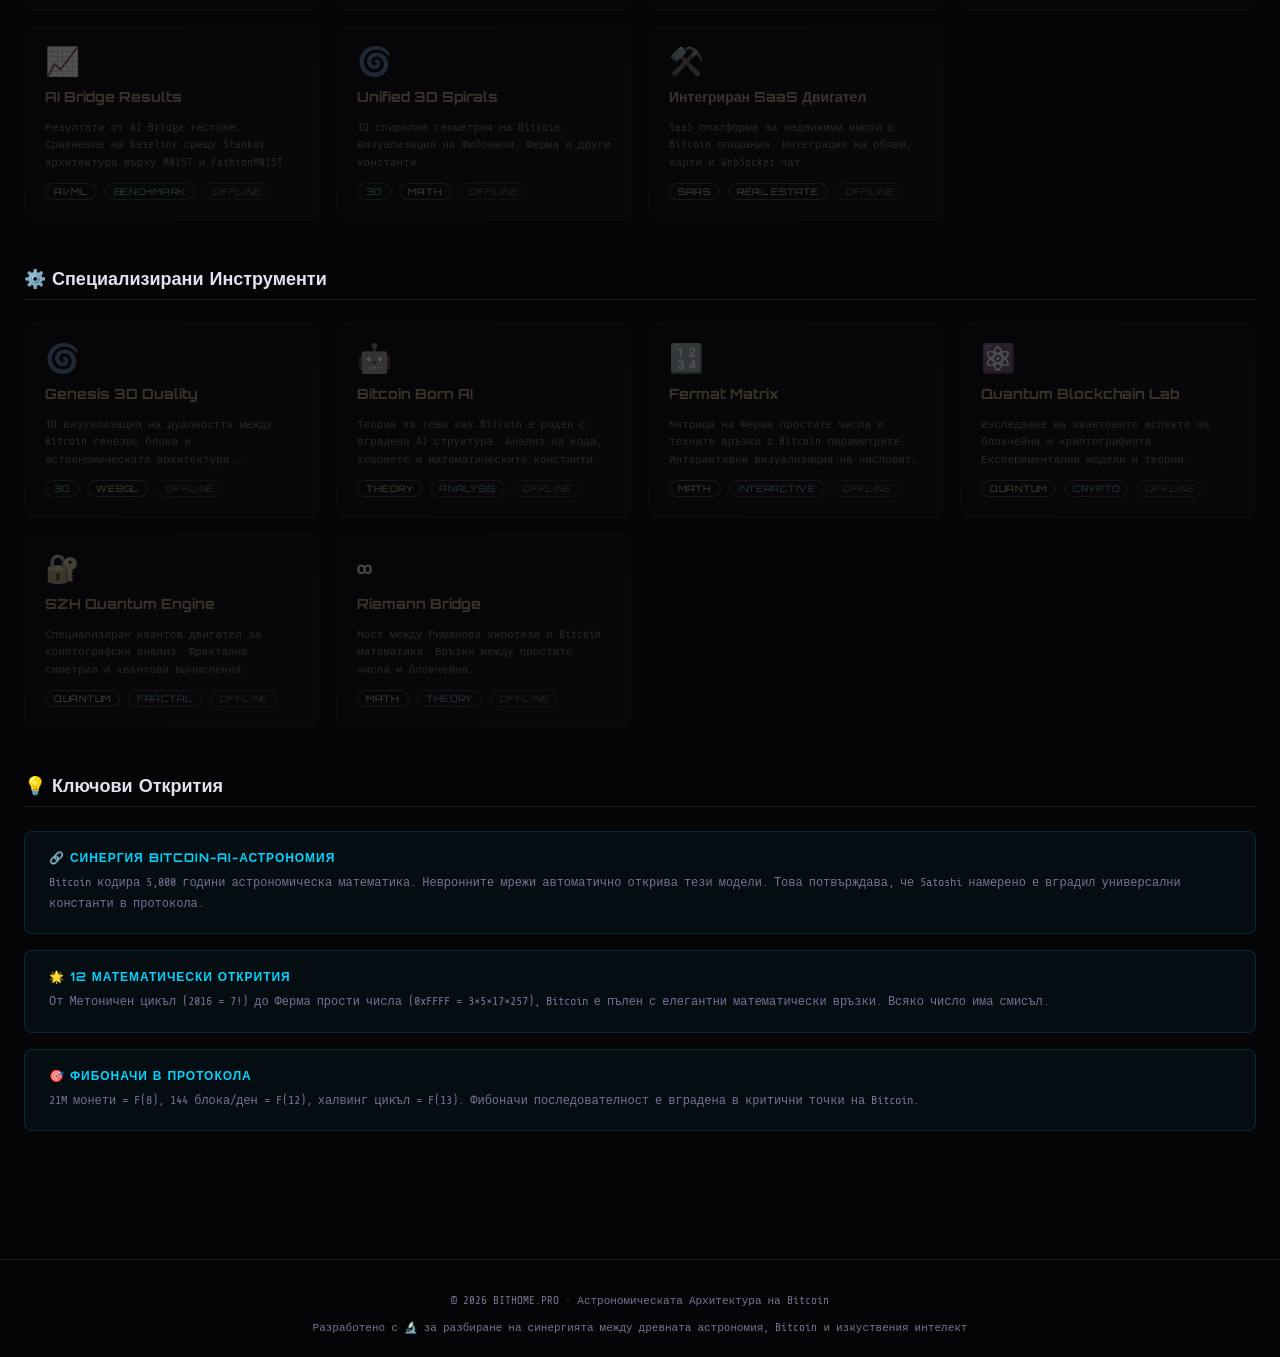
==== commit 1f96f3a8: "feat: Bitcoin Hash Explorer card в Последни Актуализации" ====
--- a/index.html
+++ b/index.html
@@ -367,6 +367,16 @@
       <div class="section">
         <h2 class="section-title">📢 Последни Актуализации</h2>
         <div class="modules-grid">
+          <a href="#" data-module="explorer" class="module-card">
+            <div class="module-icon">🔍</div>
+            <div class="module-title">Bitcoin Hash Explorer</div>
+            <div class="module-desc">Напълно обновен модул с директен достъп от портала. Интерактивен анализ на Bitcoin блокове, хешове и математически модели.</div>
+            <div class="module-meta">
+              <span class="tag blue">Interactive</span>
+              <span class="tag green">Realtime</span>
+              <span class="tag gold">New</span>
+            </div>
+          </a>
           <a href="#" data-module="legitimator" class="module-card">
             <div class="module-icon">🏛️</div>
             <div class="module-title">Political Coliseum</div>
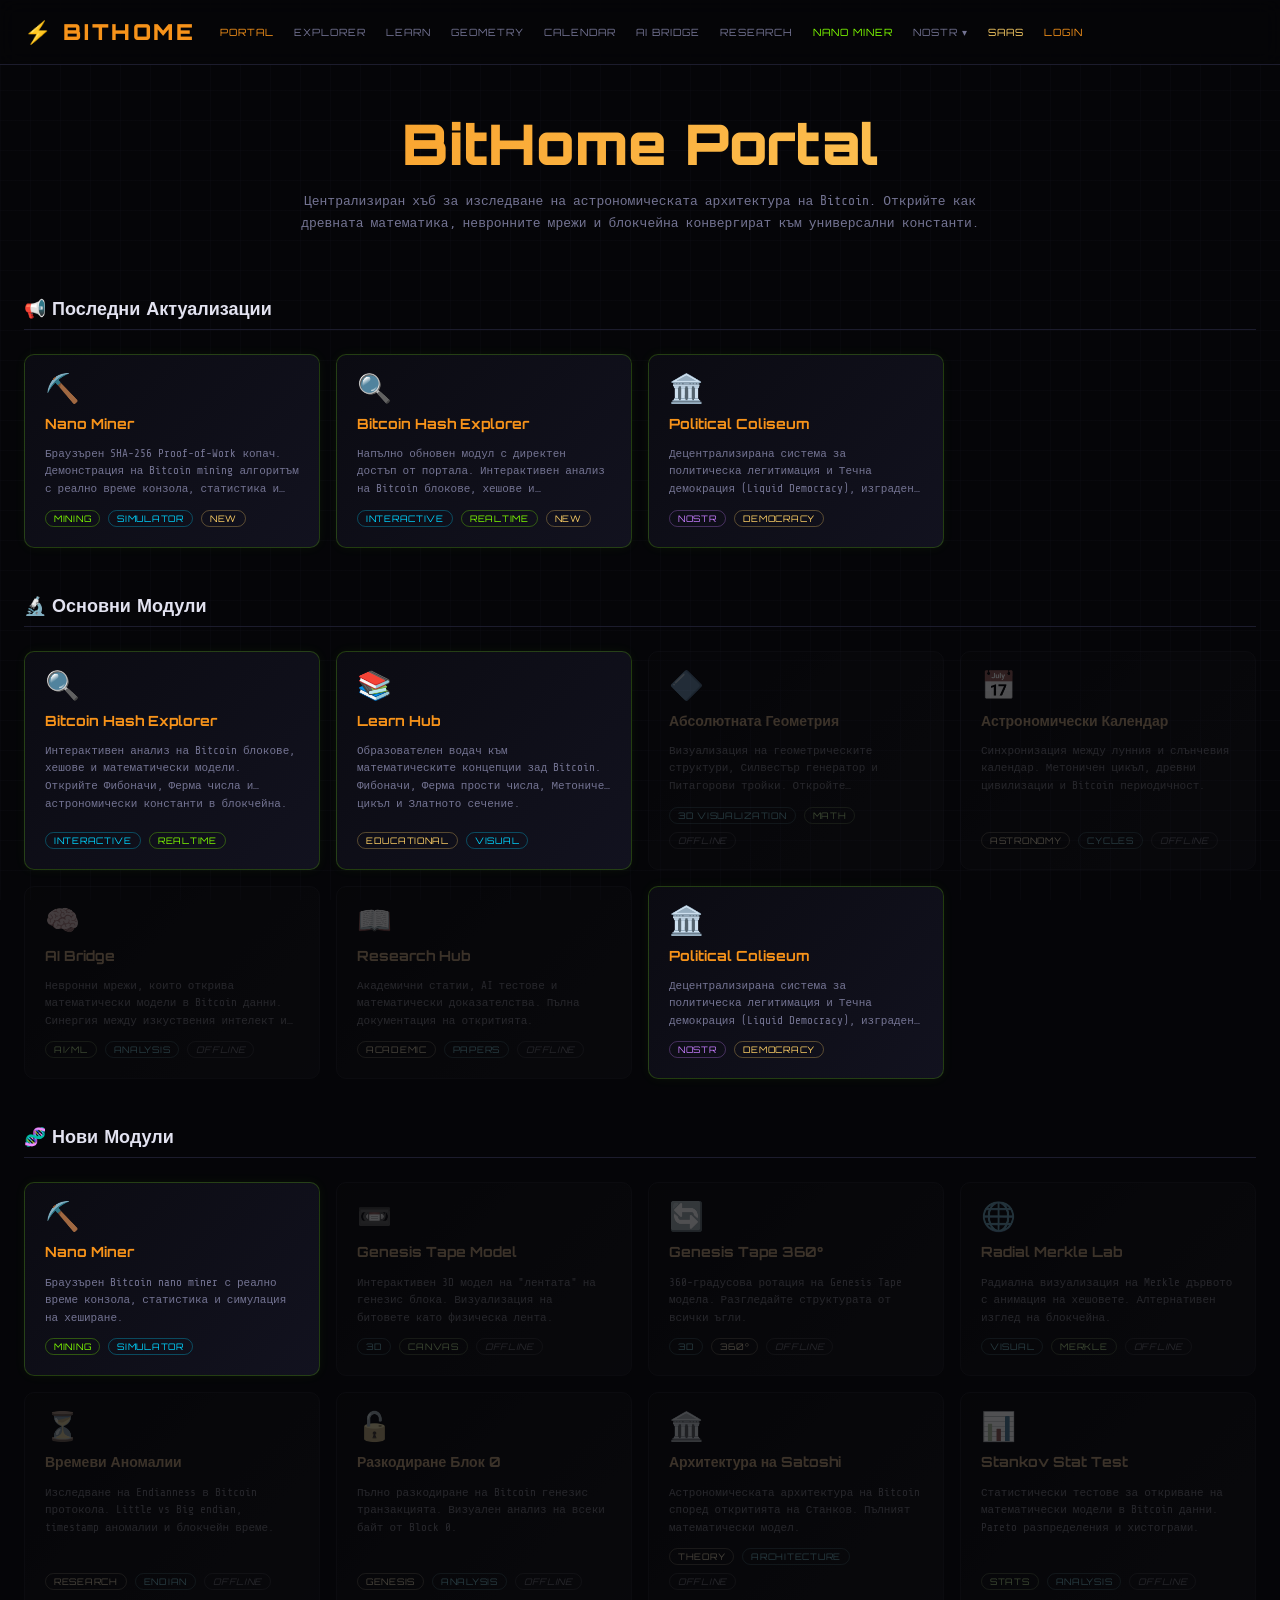
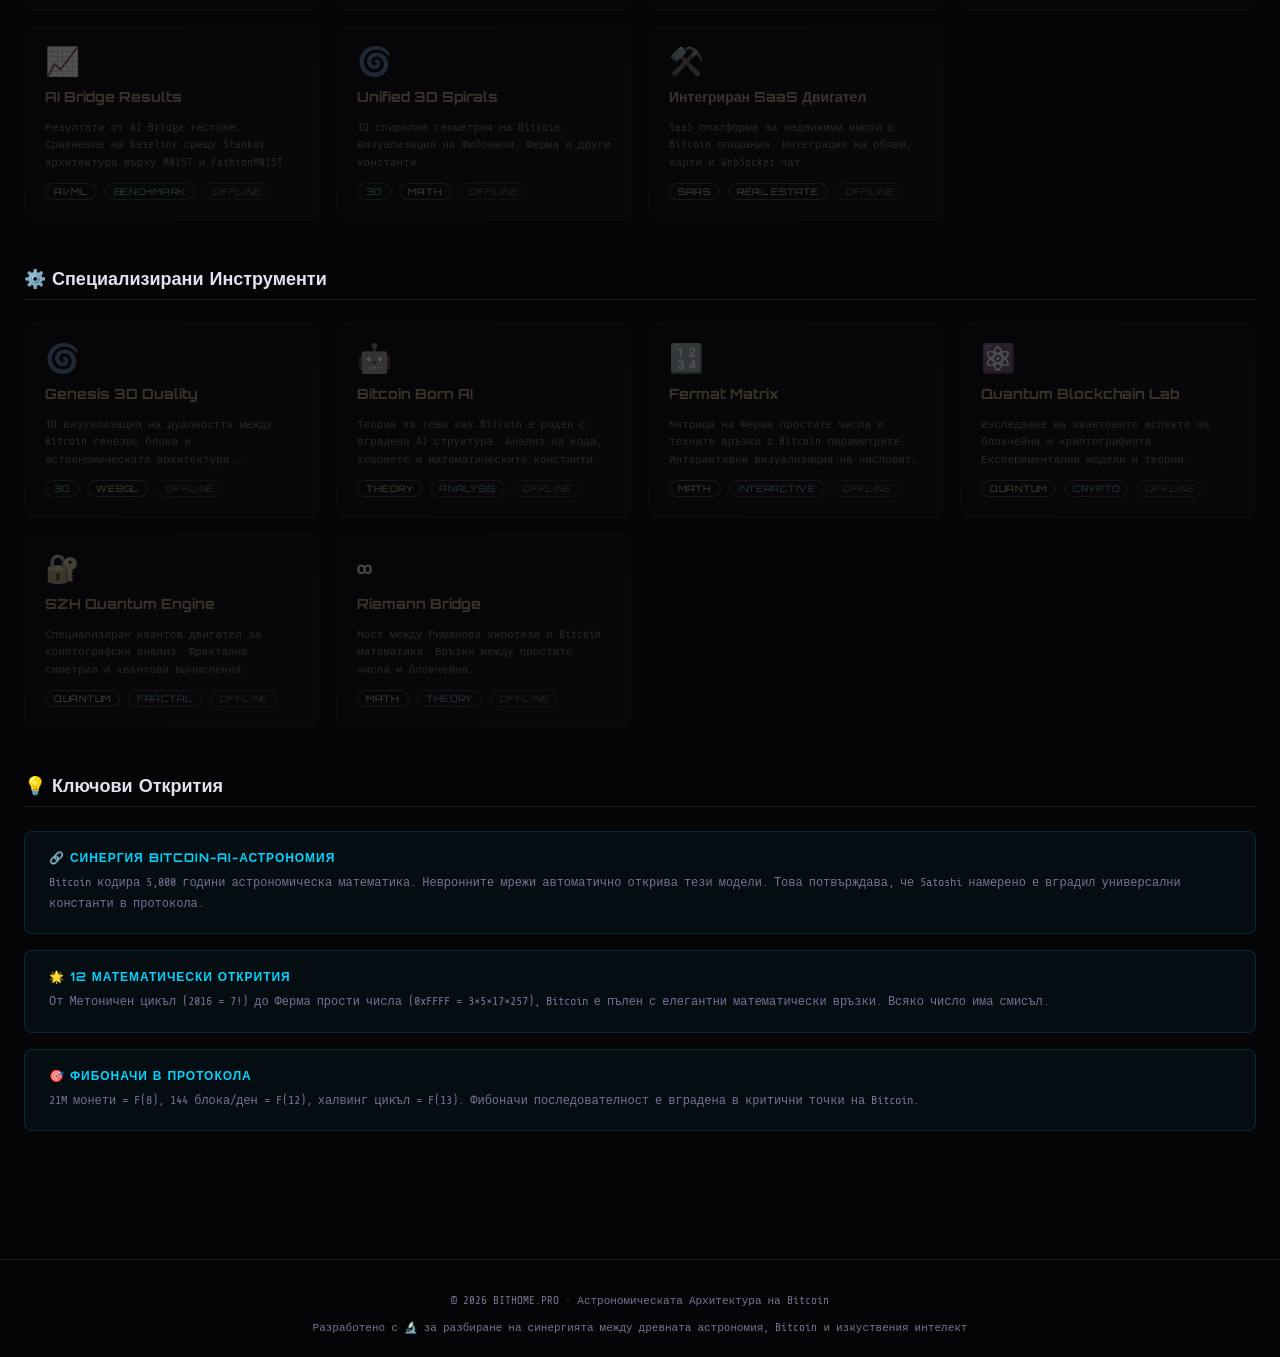
==== commit f2f08c46: "feat: Nano Miner модул (GitHub Pages) + карта в актуализации" ====
--- a/index.html
+++ b/index.html
@@ -367,6 +367,16 @@
       <div class="section">
         <h2 class="section-title">📢 Последни Актуализации</h2>
         <div class="modules-grid">
+          <a href="#" data-module="nano-miner" class="module-card">
+            <div class="module-icon">⛏️</div>
+            <div class="module-title">Nano Miner</div>
+            <div class="module-desc">Браузърен SHA-256 Proof-of-Work копач. Демонстрация на Bitcoin mining алгоритъм с реално време конзола, статистика и променлива трудност.</div>
+            <div class="module-meta">
+              <span class="tag green">Mining</span>
+              <span class="tag blue">Simulator</span>
+              <span class="tag gold">New</span>
+            </div>
+          </a>
           <a href="#" data-module="explorer" class="module-card">
             <div class="module-icon">🔍</div>
             <div class="module-title">Bitcoin Hash Explorer</div>
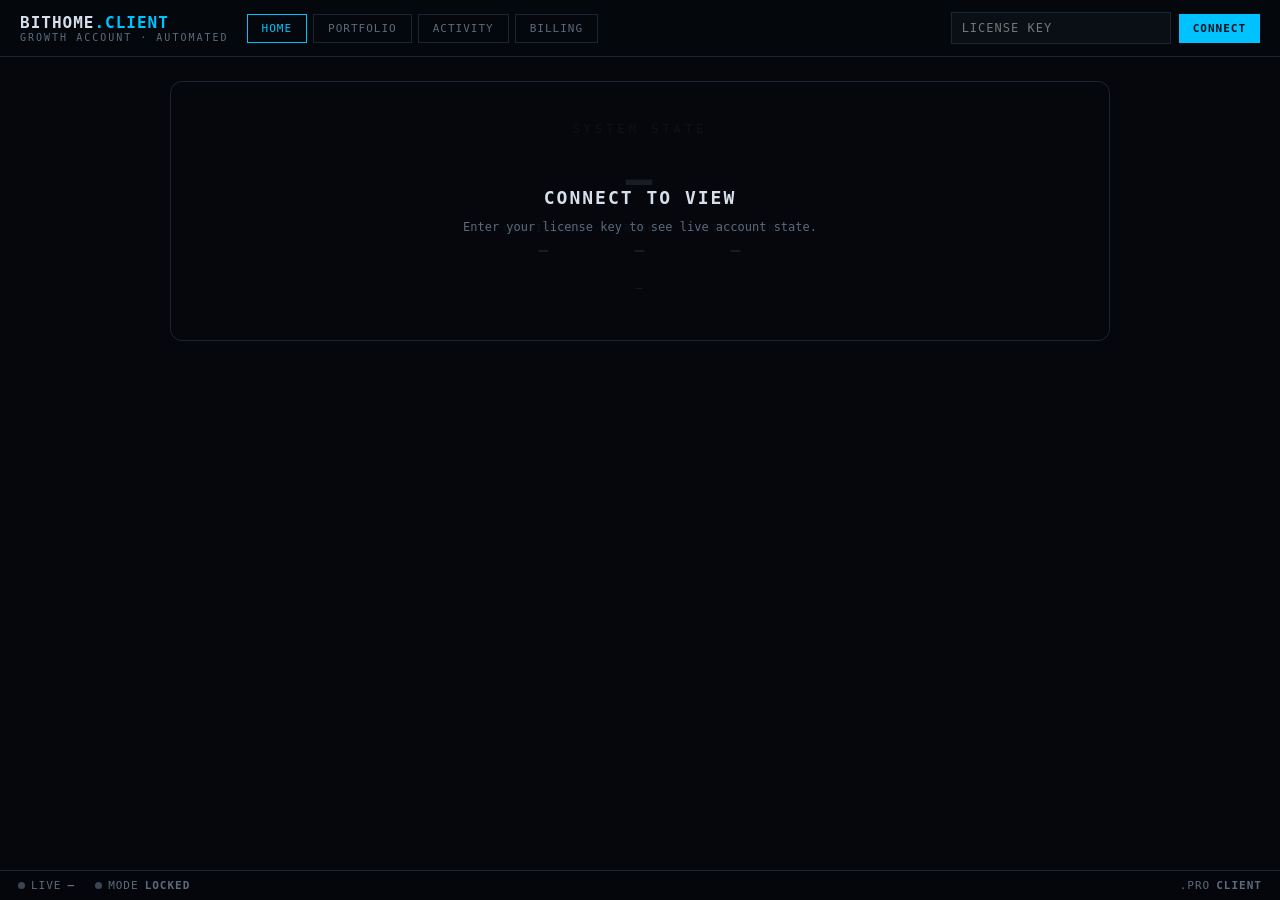
==== commit 0f9c481a: "BITHOME CLIENT v1: state/risk/signal/result frontend" ====
--- a/index.html
+++ b/index.html
@@ -1,784 +1,103 @@
 <!DOCTYPE html>
-<html lang="bg"><head><meta http-equiv="Content-Type" content="text/html; charset=UTF-8">
-  
-  <meta name="viewport" content="width=device-width, initial-scale=1.0">
-  <title>BitHome Portal · Астрономическата Архитектура на Bitcoin</title>
-  <link href="https://fonts.googleapis.com/css2?family=Orbitron:wght@400;700;900&family=Share+Tech+Mono&display=swap" rel="stylesheet">
-  <style>
-    :root {
-      --bg: #050508;
-      --panel: #0b0b12;
-      --panel-light: #12121f;
-      --border: #1c1c2d;
-      --text: #e2e2f0;
-      --muted: #747493;
-      --accent: #f7931a;
-      --accent-rgba: rgba(247, 147, 26, 0.1);
-      --blue: #00d4ff;
-      --green: #7fff00;
-      --gold: #ffd166;
-      --purple: #c77dff;
-      --red: #ff4466;
-    }
-    * { box-sizing: border-box; margin: 0; padding: 0; }
-    html { scroll-behavior: smooth; }
-    body {
-      background: var(--bg);
-      color: var(--text);
-      font: 400 14px/1.7 'Share Tech Mono', monospace;
-      overflow-x: hidden;
-    }
-    body::before {
-      content: '';
-      position: fixed;
-      inset: 0;
-      background-image: linear-gradient(rgba(28,28,45,0.15) 1px, transparent 1px), linear-gradient(90deg, rgba(28,28,45,0.15) 1px, transparent 1px);
-      background-size: 30px 30px;
-      pointer-events: none;
-      z-index: 1;
-    }
-    .container { max-width: 1400px; margin: 0 auto; padding: 0 24px; position: relative; z-index: 2; }
-    header {
-      border-bottom: 1px solid var(--border);
-      background: rgba(5,5,8,0.8);
-      backdrop-filter: blur(10px);
-      position: sticky; top: 0; z-index: 100;
-      padding: 16px 0;
-    }
-    .header-content { display: flex; align-items: center; gap: 24px; }
-    .logo {
-      font: 900 22px/1 'Orbitron', sans-serif;
-      letter-spacing: 0.12em;
-      color: var(--accent);
-      text-decoration: none;
-      white-space: nowrap;
-    }
-    .nav {
-      display: flex;
-      gap: 20px;
-      align-items: center;
-      flex: 1;
-      overflow-x: auto;
-      padding: 4px 0;
-    }
-    .nav::-webkit-scrollbar { height: 2px; }
-    .nav::-webkit-scrollbar-thumb { background: var(--border); border-radius: 4px; }
-    .nav a {
-      color: var(--muted);
-      text-decoration: none;
-      font: 400 10px/1 'Orbitron', sans-serif;
-      text-transform: uppercase;
-      letter-spacing: 0.1em;
-      transition: color 0.3s;
-      white-space: nowrap;
-      padding: 6px 0;
-    }
-    .nav a:hover, .nav a.active { color: var(--accent); }
-    .nav-dropdown { position: relative; }
-    .header-content { position: relative; }
-    .nav-dropdown-menu {
-      display: none;
-      position: fixed;
-      background: #16162a;
-      border: 1px solid var(--border);
-      border-radius: 8px;
-      padding: 6px;
-      min-width: 180px;
-      z-index: 99999;
-      box-shadow: 0 8px 32px rgba(0,0,0,0.8);
-    }
-    .nav-dropdown-menu.open { display: block; }
-    .nav-dropdown-menu a {
-      display: block;
-      padding: 8px 14px;
-      border-radius: 4px;
-      color: #c8c8e0;
-      text-decoration: none;
-      font: 400 10px/1 'Orbitron', sans-serif;
-      text-transform: uppercase;
-      letter-spacing: 0.1em;
-      white-space: nowrap;
-      transition: all 0.15s;
-    }
-    .nav-dropdown-menu a:hover { background: rgba(247,147,26,0.15); color: var(--accent); }
-    .nav-dropdown-toggle { cursor: pointer; color: var(--blue); }
-    .nav-dropdown-toggle:hover,
-    .nav-dropdown-toggle.active { color: var(--accent); }
-    .section:first-of-type .modules-grid { grid-template-columns: repeat(4, 1fr); }
-    .section:first-of-type .module-card:nth-child(n+5) { display: none; }
-    main { padding: 48px 0 80px; }
-    .hero {
-      margin-bottom: 64px;
-      text-align: center;
-      padding: 0 20px;
-    }
-    .hero h1 {
-      font: 900 clamp(32px, 5vw, 56px)/1.1 'Orbitron', sans-serif;
-      margin-bottom: 16px;
-      background: linear-gradient(135deg, var(--accent), var(--gold));
-      -webkit-background-clip: text;
-      -webkit-text-fill-color: transparent;
-    }
-    .hero p {
-      font-size: 13px;
-      color: var(--muted);
-      max-width: 720px;
-      margin: 0 auto;
-    }
-    .modules-grid {
-      display: grid;
-      grid-template-columns: repeat(auto-fill, minmax(260px, 1fr));
-      gap: 16px;
-      margin-bottom: 48px;
-    }
-    .module-card {
-      background: linear-gradient(135deg, var(--panel), var(--panel-light));
-      border: 1px solid var(--border);
-      border-radius: 10px;
-      padding: 20px;
-      transition: all 0.25s ease;
-      cursor: pointer;
-      text-decoration: none;
-      color: inherit;
-      display: flex;
-      flex-direction: column;
-      gap: 12px;
-    }
-    .module-card:hover {
-      border-color: var(--accent);
-      box-shadow: 0 0 24px rgba(247,147,26,0.12), inset 0 0 30px rgba(247,147,26,0.03);
-      transform: translateY(-3px);
-    }
-    .module-card.offline {
-      opacity: 0.3;
-      filter: grayscale(0.7) blur(0.5px);
-      cursor: not-allowed;
-      pointer-events: none;
-    }
-    .module-card.offline:hover {
-      border-color: var(--border);
-      box-shadow: none;
-      transform: none;
-    }
-    .module-card.online {
-      border-color: rgba(127,255,0,0.2);
-      box-shadow: 0 0 12px rgba(127,255,0,0.05);
-    }
-    .module-card.online:hover {
-      border-color: var(--green);
-      box-shadow: 0 0 24px rgba(127,255,0,0.12), inset 0 0 30px rgba(127,255,0,0.03);
-    }
-    .module-icon { font-size: 28px; line-height: 1; }
-    .module-title {
-      font: 700 14px/1.3 'Orbitron', sans-serif;
-      color: var(--accent);
-    }
-    .module-desc {
-      font-size: 11px;
-      color: var(--muted);
-      line-height: 1.6;
-      display: -webkit-box;
-      -webkit-line-clamp: 3;
-      -webkit-box-orient: vertical;
-      overflow: hidden;
-      flex: 1;
-    }
-    .module-meta { display: flex; gap: 8px; flex-wrap: wrap; }
-    .tag {
-      display: inline-block;
-      font: 400 9px/1 'Orbitron', sans-serif;
-      border-radius: 999px;
-      border: 1px solid var(--border);
-      padding: 3px 8px;
-      color: var(--muted);
-      text-transform: uppercase;
-      letter-spacing: 0.08em;
-    }
-    .tag.blue { border-color: rgba(0,212,255,0.3); color: var(--blue); }
-    .tag.green { border-color: rgba(127,255,0,0.3); color: var(--green); }
-    .tag.gold { border-color: rgba(255,209,102,0.3); color: var(--gold); }
-    .tag.purple { border-color: rgba(199,125,255,0.3); color: var(--purple); }
-    .tag.offline-tag { border-color: rgba(116,116,147,0.3); color: var(--muted); font-style: italic; }
-    .section { margin-bottom: 48px; }
-    .section-title {
-      font: 900 18px/1 'Orbitron', sans-serif;
-      margin-bottom: 24px;
-      padding-bottom: 12px;
-      border-bottom: 1px solid var(--border);
-      color: var(--text);
-    }
-    .insight-box {
-      background: rgba(0,212,255,0.04);
-      border: 1px solid rgba(0,212,255,0.15);
-      border-radius: 8px;
-      padding: 20px 24px;
-      margin-bottom: 16px;
-    }
-    .insight-box h3 {
-      color: var(--blue);
-      font: 700 12px/1 'Orbitron', sans-serif;
-      text-transform: uppercase;
-      letter-spacing: 0.08em;
-      margin-bottom: 8px;
-    }
-    .insight-box p { font-size: 12px; color: var(--muted); line-height: 1.7; }
-    footer {
-      border-top: 1px solid var(--border);
-      padding: 32px 0 20px;
-      text-align: center;
-      font-size: 11px;
-      color: var(--muted);
-    }
-    .modal {
-      display: none;
-      position: fixed;
-      inset: 0;
-      background: rgba(5,5,8,0.92);
-      backdrop-filter: blur(8px);
-      z-index: 1000;
-    }
-    .modal.active { display: block; }
-    .modal-content {
-      background: var(--bg);
-      border: 1px solid var(--border);
-      border-radius: 4px;
-      position: absolute;
-      inset: 24px;
-      overflow: hidden;
-    }
-    .modal-close {
-      position: absolute;
-      top: 12px;
-      right: 12px;
-      background: rgba(0,0,0,0.7);
-      border: 1px solid var(--border);
-      color: var(--muted);
-      font-size: 18px;
-      cursor: pointer;
-      z-index: 1001;
-      width: 36px;
-      height: 36px;
-      border-radius: 50%;
-      display: flex;
-      align-items: center;
-      justify-content: center;
-      transition: all 0.2s;
-    }
-    .modal-close:hover { color: var(--accent); border-color: var(--accent); }
-    @media (min-width: 1200px) {
-      .modal-content { inset: 40px; }
-    }
-    .auth-overlay {
-      display: none;
-      position: fixed;
-      inset: 0;
-      background: rgba(5,5,8,0.94);
-      backdrop-filter: blur(12px);
-      z-index: 2000;
-      align-items: center;
-      justify-content: center;
-      padding: 20px;
-    }
-    .auth-overlay.active { display: flex; }
-    .auth-box {
-      background: var(--panel);
-      border: 1px solid var(--border);
-      border-radius: 10px;
-      padding: 36px 40px;
-      width: 100%;
-      max-width: 360px;
-      text-align: center;
-    }
-    .bithome-toast {
-      position: fixed;
-      bottom: 30px;
-      left: 50%;
-      transform: translateX(-50%) translateY(20px);
-      padding: 12px 24px;
-      border-radius: 8px;
-      font-size: 13px;
-      z-index: 3000;
-      opacity: 0;
-      transition: all 0.3s ease;
-      font: 400 13px 'Share Tech Mono', monospace;
-      border: 1px solid;
-    }
-    .bithome-toast.visible { opacity: 1; transform: translateX(-50%) translateY(0); }
-    .bithome-toast.success { background: rgba(127,255,0,0.12); border-color: rgba(127,255,0,0.25); color: var(--green); }
-    .bithome-toast.error { background: rgba(255,68,102,0.12); border-color: rgba(255,68,102,0.25); color: var(--red); }
-    .bithome-toast.info { background: rgba(0,212,255,0.12); border-color: rgba(0,212,255,0.25); color: var(--blue); }
-    iframe { width: 100%; height: 100%; border: none; display: block; }
-    @media (max-width: 768px) {
-      .modules-grid { grid-template-columns: 1fr; gap: 12px; }
-      .section:first-of-type .modules-grid { grid-template-columns: 1fr; }
-      .section:first-of-type .module-card:nth-child(n+2) { display: none; }
-      .nav { gap: 12px; }
-      .nav a { font-size: 9px; }
-      .header-content { gap: 16px; }
-      .hero { margin-bottom: 40px; }
-      .section { margin-bottom: 32px; }
-      .modal-content { inset: 12px; }
-    }
-    @media (max-width: 480px) {
-      .logo { font-size: 18px; }
-      .header-content { flex-wrap: wrap; gap: 8px; }
-      .nav { order: 3; width: 100%; }
-    }
-  </style>
+<html lang="en">
+<head>
+<meta charset="utf-8">
+<meta name="viewport" content="width=device-width, initial-scale=1, viewport-fit=cover">
+<meta name="theme-color" content="#05070c">
+<title>BITHOME CLIENT · ACC</title>
+<link rel="stylesheet" href="css/terminal.css?v=1">
 </head>
 <body>
-  <header>
-    <div class="container">
-      <div class="header-content">
-        <a href="https://bithome.pro/" class="logo">⚡ BITHOME</a>
-        <nav class="nav">
-          <a href="https://bithome.pro/" class="active">Portal</a>
-          <a href="#" data-module="explorer">Explorer</a>
-          <a href="#" data-module="learn">Learn</a>
-          <a href="#" data-module="geometry">Geometry</a>
-          <a href="#" data-module="calendar">Calendar</a>
-          <a href="#" data-module="ai">AI Bridge</a>
-          <a href="#" data-module="research">Research</a>
-          <a href="#" data-module="nano-miner" style="color:var(--green)">Nano Miner</a>
-          <div class="nav-dropdown">
-            <a href="#" class="nav-dropdown-toggle">Nostr ▾</a>
-          </div>
-          <a href="#" data-module="integrated-forge" style="color:var(--gold)">SaaS</a>
-          <a href="#" onclick="BitHome.auth.show();return false" class="nav-login" style="color:var(--accent)">Login</a>
-          <span class="nav-user" style="display:none;color:var(--accent);cursor:pointer;font:400 10px/1 'Orbitron',sans-serif;text-transform:uppercase;letter-spacing:0.1em;" onclick="BitHome.auth.show();return false"></span>
-        </nav>
-      </div>
+
+<!-- ───────────── COMMAND BAR ───────────── -->
+<header id="cmdbar">
+  <div class="brand">BITHOME<span class="hl">.CLIENT</span><small>GROWTH ACCOUNT · AUTOMATED</small></div>
+  <nav class="tabs">
+    <button class="tab on" data-tab="home" onclick="setTab('home')">HOME</button>
+    <button class="tab" data-tab="portfolio" onclick="setTab('portfolio')">PORTFOLIO</button>
+    <button class="tab" data-tab="activity" onclick="setTab('activity')">ACTIVITY</button>
+    <button class="tab" data-tab="billing" onclick="setTab('billing')">BILLING</button>
+  </nav>
+  <div id="spacer"></div>
+  <div id="authBox">
+    <input id="keyInput" type="text" placeholder="LICENSE KEY" spellcheck="false" autocomplete="off">
+    <button id="authBtn" onclick="connect()">CONNECT</button>
+    <div id="authMsg"></div>
+  </div>
+</header>
+
+<!-- ───────────── HOME · SYSTEM STATE ───────────── -->
+<section id="tab-home" class="tab-view view">
+  <div class="state-hero">
+    <div class="st-label">SYSTEM STATE</div>
+    <div class="st-line" id="stState">—</div>
+    <div class="st-meta-grid">
+      <div class="st-meta"><span>CONFIDENCE</span><b id="stConf">—</b></div>
+      <div class="st-meta"><span>RISK</span><b id="stRisk">—</b></div>
+      <div class="st-meta"><span>AUTOMATION</span><b id="stAuto">—</b></div>
     </div>
-    <div class="nav-dropdown-menu">
-      <a href="#" data-module="legitimator">Political Coliseum</a>
-      <a href="#" data-module="nostr-basics">Nostr Basics</a>
-      <a href="#" data-module="nostr-relay">Nostr Relay Lab</a>
-    </div>
-  </header>
-
-  <main>
-    <div class="container">
-      <div class="hero">
-        <h1>BitHome Portal</h1>
-        <p>Централизиран хъб за изследване на астрономическата архитектура на Bitcoin. Открийте как древната математика, невронните мрежи и блокчейна конвергират към универсални константи.</p>
-      </div>
-
-      <!-- Актуално -->
-      <div class="section">
-        <h2 class="section-title">📢 Последни Актуализации</h2>
-        <div class="modules-grid">
-          <a href="#" data-module="nano-miner" class="module-card">
-            <div class="module-icon">⛏️</div>
-            <div class="module-title">Nano Miner</div>
-            <div class="module-desc">Браузърен SHA-256 Proof-of-Work копач. Демонстрация на Bitcoin mining алгоритъм с реално време конзола, статистика и променлива трудност.</div>
-            <div class="module-meta">
-              <span class="tag green">Mining</span>
-              <span class="tag blue">Simulator</span>
-              <span class="tag gold">New</span>
-            </div>
-          </a>
-          <a href="#" data-module="explorer" class="module-card">
-            <div class="module-icon">🔍</div>
-            <div class="module-title">Bitcoin Hash Explorer</div>
-            <div class="module-desc">Напълно обновен модул с директен достъп от портала. Интерактивен анализ на Bitcoin блокове, хешове и математически модели.</div>
-            <div class="module-meta">
-              <span class="tag blue">Interactive</span>
-              <span class="tag green">Realtime</span>
-              <span class="tag gold">New</span>
-            </div>
-          </a>
-          <a href="#" data-module="legitimator" class="module-card">
-            <div class="module-icon">🏛️</div>
-            <div class="module-title">Political Coliseum</div>
-            <div class="module-desc">Децентрализирана система за политическа легитимация и Течна демокрация (Liquid Democracy), изградена върху Nostr протокола.</div>
-            <div class="module-meta">
-              <span class="tag purple">Nostr</span>
-              <span class="tag gold">Democracy</span>
-            </div>
-          </a>
-        </div>
-      </div>
-
-      <!-- Core Modules -->
-      <div class="section">
-        <h2 class="section-title">🔬 Основни Модули</h2>
-        <div class="modules-grid">
-          <a href="#" data-module="explorer" class="module-card">
-            <div class="module-icon">🔍</div>
-            <div class="module-title">Bitcoin Hash Explorer</div>
-            <div class="module-desc">Интерактивен анализ на Bitcoin блокове, хешове и математически модели. Открийте Фибоначи, Ферма числа и астрономически константи в блокчейна.</div>
-            <div class="module-meta">
-              <span class="tag blue">Interactive</span>
-              <span class="tag green">Realtime</span>
-            </div>
-          </a>
-
-          <a href="#" data-module="learn" class="module-card">
-            <div class="module-icon">📚</div>
-            <div class="module-title">Learn Hub</div>
-            <div class="module-desc">Образователен водач към математическите концепции зад Bitcoin. Фибоначи, Ферма прости числа, Метоничен цикъл и Златното сечение.</div>
-            <div class="module-meta">
-              <span class="tag gold">Educational</span>
-              <span class="tag blue">Visual</span>
-            </div>
-          </a>
-
-          <a href="#" data-module="geometry" class="module-card">
-            <div class="module-icon">🔷</div>
-            <div class="module-title">Абсолютната Геометрия</div>
-            <div class="module-desc">Визуализация на геометрическите структури, Силвестър генератор и Питагорови тройки. Откройте математическата хармония в пространството.</div>
-            <div class="module-meta">
-              <span class="tag blue">3D Visualization</span>
-              <span class="tag green">Math</span>
-            </div>
-          </a>
-
-          <a href="#" data-module="calendar" class="module-card">
-            <div class="module-icon">📅</div>
-            <div class="module-title">Астрономически Календар</div>
-            <div class="module-desc">Синхронизация между лунния и слънчевия календар. Метоничен цикъл, древни цивилизации и Bitcoin периодичност.</div>
-            <div class="module-meta">
-              <span class="tag gold">Astronomy</span>
-              <span class="tag blue">Cycles</span>
-            </div>
-          </a>
-
-          <a href="#" data-module="ai" class="module-card">
-            <div class="module-icon">🧠</div>
-            <div class="module-title">AI Bridge</div>
-            <div class="module-desc">Невронни мрежи, които открива математически модели в Bitcoin данни. Синергия между изкуствения интелект и блокчейна.</div>
-            <div class="module-meta">
-              <span class="tag green">AI/ML</span>
-              <span class="tag blue">Analysis</span>
-            </div>
-          </a>
-
-          <a href="#" data-module="research" class="module-card">
-            <div class="module-icon">📖</div>
-            <div class="module-title">Research Hub</div>
-            <div class="module-desc">Академични статии, AI тестове и математически доказателства. Пълна документация на откритията.</div>
-            <div class="module-meta">
-              <span class="tag gold">Academic</span>
-              <span class="tag blue">Papers</span>
-            </div>
-          </a>
-
-          <a href="#" data-module="legitimator" class="module-card">
-            <div class="module-icon">🏛️</div>
-            <div class="module-title">Political Coliseum</div>
-            <div class="module-desc">Децентрализирана система за политическа легитимация и Течна демокрация (Liquid Democracy), изградена върху Nostr протокола.</div>
-            <div class="module-meta">
-              <span class="tag purple">Nostr</span>
-              <span class="tag gold">Democracy</span>
-            </div>
-          </a>
-        </div>
-      </div>
-
-      <!-- Newly Discovered Modules -->
-      <div class="section">
-        <h2 class="section-title">🧬 Нови Модули</h2>
-        <div class="modules-grid">
-          <a href="#" data-module="nano-miner" class="module-card">
-            <div class="module-icon">⛏️</div>
-            <div class="module-title">Nano Miner</div>
-            <div class="module-desc">Браузърен Bitcoin nano miner с реално време конзола, статистика и симулация на хеширане.</div>
-            <div class="module-meta">
-              <span class="tag green">Mining</span>
-              <span class="tag blue">Simulator</span>
-            </div>
-          </a>
-          <a href="#" data-module="tape-model" class="module-card">
-            <div class="module-icon">📼</div>
-            <div class="module-title">Genesis Tape Model</div>
-            <div class="module-desc">Интерактивен 3D модел на "лентата" на генезис блока. Визуализация на битовете като физическа лента.</div>
-            <div class="module-meta">
-              <span class="tag blue">3D</span>
-              <span class="tag green">Canvas</span>
-            </div>
-          </a>
-          <a href="#" data-module="tape-360" class="module-card">
-            <div class="module-icon">🔄</div>
-            <div class="module-title">Genesis Tape 360°</div>
-            <div class="module-desc">360-градусова ротация на Genesis Tape модела. Разгледайте структурата от всички ъгли.</div>
-            <div class="module-meta">
-              <span class="tag blue">3D</span>
-              <span class="tag gold">360°</span>
-            </div>
-          </a>
-          <a href="#" data-module="radial-merkle" class="module-card">
-            <div class="module-icon">🌐</div>
-            <div class="module-title">Radial Merkle Lab</div>
-            <div class="module-desc">Радиална визуализация на Merkle дървото с анимация на хешовете. Алтернативен изглед на блокчейна.</div>
-            <div class="module-meta">
-              <span class="tag blue">Visual</span>
-              <span class="tag green">Merkle</span>
-            </div>
-          </a>
-          <a href="#" data-module="time-anomalies" class="module-card">
-            <div class="module-icon">⏳</div>
-            <div class="module-title">Времеви Аномалии</div>
-            <div class="module-desc">Изследване на Endianness в Bitcoin протокола. Little vs Big endian, timestamp аномалии и блокчейн време.</div>
-            <div class="module-meta">
-              <span class="tag gold">Research</span>
-              <span class="tag blue">Endian</span>
-            </div>
-          </a>
-          <a href="#" data-module="decode-block0" class="module-card">
-            <div class="module-icon">🔓</div>
-            <div class="module-title">Разкодиране Блок 0</div>
-            <div class="module-desc">Пълно разкодиране на Bitcoin генезис транзакцията. Визуален анализ на всеки байт от Block 0.</div>
-            <div class="module-meta">
-              <span class="tag gold">Genesis</span>
-              <span class="tag blue">Analysis</span>
-            </div>
-          </a>
-          <a href="#" data-module="arch-satoshi" class="module-card">
-            <div class="module-icon">🏛️</div>
-            <div class="module-title">Архитектура на Satoshi</div>
-            <div class="module-desc">Астрономическата архитектура на Bitcoin според откритията на Станков. Пълният математически модел.</div>
-            <div class="module-meta">
-              <span class="tag gold">Theory</span>
-              <span class="tag blue">Architecture</span>
-            </div>
-          </a>
-          <a href="#" data-module="stankov-stat" class="module-card">
-            <div class="module-icon">📊</div>
-            <div class="module-title">Stankov Stat Test</div>
-            <div class="module-desc">Статистически тестове за откриване на математически модели в Bitcoin данни. Pareto разпределения и хистограми.</div>
-            <div class="module-meta">
-              <span class="tag green">Stats</span>
-              <span class="tag blue">Analysis</span>
-            </div>
-          </a>
-          <a href="#" data-module="ai-bridge-results" class="module-card">
-            <div class="module-icon">📈</div>
-            <div class="module-title">AI Bridge Results</div>
-            <div class="module-desc">Резултати от AI Bridge тестове. Сравнение на baseline срещу Stankov архитектура върху MNIST и FashionMNIST.</div>
-            <div class="module-meta">
-              <span class="tag green">AI/ML</span>
-              <span class="tag blue">Benchmark</span>
-            </div>
-          </a>
-          <a href="#" data-module="spirals" class="module-card">
-            <div class="module-icon">🌀</div>
-            <div class="module-title">Unified 3D Spirals</div>
-            <div class="module-desc">3D спирална геометрия на Bitcoin. Визуализация на Фибоначи, Ферма и други константи.</div>
-            <div class="module-meta">
-              <span class="tag blue">3D</span>
-              <span class="tag green">Math</span>
-            </div>
-          </a>
-          <a href="#" data-module="integrated-forge" class="module-card">
-            <div class="module-icon">⚒️</div>
-            <div class="module-title">Интегриран SaaS Двигател</div>
-            <div class="module-desc">SaaS платформа за недвижими имоти с Bitcoin плащания. Интеграция на обяви, карти и WebSocket чат.</div>
-            <div class="module-meta">
-              <span class="tag gold">SaaS</span>
-              <span class="tag green">Real Estate</span>
-            </div>
-          </a>
-        </div>
-      </div>
-
-      <!-- Advanced Modules -->
-      <div class="section">
-        <h2 class="section-title">⚙️ Специализирани Инструменти</h2>
-        <div class="modules-grid">
-          <a href="#" data-module="3d" class="module-card">
-            <div class="module-icon">🌀</div>
-            <div class="module-title">Genesis 3D Duality</div>
-            <div class="module-desc">3D визуализация на дуалността между Bitcoin генезис блока и астрономическата архитектура. Интерактивна спирална геометрия.</div>
-            <div class="module-meta">
-              <span class="tag blue">3D</span>
-              <span class="tag green">WebGL</span>
-            </div>
-          </a>
-
-          <a href="#" data-module="born-ai" class="module-card">
-            <div class="module-icon">🤖</div>
-            <div class="module-title">Bitcoin Born AI</div>
-            <div class="module-desc">Теория за това как Bitcoin е роден с вградена AI структура. Анализ на кода, хешовете и математическите константи.</div>
-            <div class="module-meta">
-              <span class="tag green">Theory</span>
-              <span class="tag blue">Analysis</span>
-            </div>
-          </a>
-
-          <a href="#" data-module="fermat" class="module-card">
-            <div class="module-icon">🔢</div>
-            <div class="module-title">Fermat Matrix</div>
-            <div class="module-desc">Матрица на Ферма простите числа и техните връзки с Bitcoin параметрите. Интерактивна визуализация на числовите отношения.</div>
-            <div class="module-meta">
-              <span class="tag gold">Math</span>
-              <span class="tag blue">Interactive</span>
-            </div>
-          </a>
-
-          <a href="#" data-module="quantum" class="module-card">
-            <div class="module-icon">⚛️</div>
-            <div class="module-title">Quantum Blockchain Lab</div>
-            <div class="module-desc">Изследване на квантовите аспекти на блокчейна и криптографията. Експериментални модели и теории.</div>
-            <div class="module-meta">
-              <span class="tag green">Quantum</span>
-              <span class="tag blue">Crypto</span>
-            </div>
-          </a>
-
-          <a href="#" data-module="szh" class="module-card">
-            <div class="module-icon">🔐</div>
-            <div class="module-title">SZH Quantum Engine</div>
-            <div class="module-desc">Специализиран квантов двигател за криптографски анализ. Фрактална симетрия и квантови вычисления.</div>
-            <div class="module-meta">
-              <span class="tag green">Quantum</span>
-              <span class="tag blue">Fractal</span>
-            </div>
-          </a>
-
-          <a href="#" data-module="riemann" class="module-card">
-            <div class="module-icon">∞</div>
-            <div class="module-title">Riemann Bridge</div>
-            <div class="module-desc">Мост между Риманова хипотеза и Bitcoin математика. Връзки между простите числа и блокчейна.</div>
-            <div class="module-meta">
-              <span class="tag gold">Math</span>
-              <span class="tag blue">Theory</span>
-            </div>
-          </a>
-        </div>
-      </div>
-
-      <!-- Key Insights -->
-      <div class="section">
-        <h2 class="section-title">💡 Ключови Открития</h2>
-        
-        <div class="insight-box">
-          <h3>🔗 Синергия Bitcoin-AI-Астрономия</h3>
-          <p>Bitcoin кодира 5,000 години астрономическа математика. Невронните мрежи автоматично открива тези модели. Това потвърждава, че Satoshi намерено е вградил универсални константи в протокола.</p>
-        </div>
-
-        <div class="insight-box">
-          <h3>🌟 12 Математически Открития</h3>
-          <p>От Метоничен цикъл (2016 = 7!) до Ферма прости числа (0xFFFF = 3×5×17×257), Bitcoin е пълен с елегантни математически връзки. Всяко число има смисъл.</p>
-        </div>
-
-        <div class="insight-box">
-          <h3>🎯 Фибоначи в Протокола</h3>
-          <p>21M монети = F(8), 144 блока/ден = F(12), халвинг цикъл = F(13). Фибоначи последователност е вградена в критични точки на Bitcoin.</p>
-        </div>
-      </div>
-    </div>
-  </main>
-
-  <footer>
-    <div class="container">
-      <p>© 2026 BITHOME.PRO · Астрономическата Архитектура на Bitcoin</p>
-      <p style="margin-top: 8px;">Разработено с 🔬 за разбиране на синергията между древната астрономия, Bitcoin и изкуствения интелект</p>
-    </div>
-  </footer>
-
-  <!-- Auth Overlay -->
-  <div id="authOverlay" class="auth-overlay">
-    <div class="auth-box" id="authBox">
-      <div style="display:flex;justify-content:space-between;align-items:center;margin-bottom:16px;">
-        <h2 style="margin:0;" id="authTitle">AUTHORIZE</h2>
-        <button onclick="BitHome.auth.hide()" style="background:none;border:none;color:var(--muted);font-size:18px;cursor:pointer;padding:4px;">✕</button>
-      </div>
-
-      <div class="auth-social">
-        <button class="auth-google-btn" onclick="BitHome.auth.loginWithGoogle()">
-          <svg viewBox="0 0 48 48" width="18" height="18"><path fill="#EA4335" d="M24 9.5c3.54 0 6.71 1.22 9.21 3.6l6.85-6.85C35.9 2.38 30.47 0 24 0 14.62 0 6.51 5.38 2.56 13.22l7.98 6.19C12.43 13.72 17.74 9.5 24 9.5z"/><path fill="#4285F4" d="M46.98 24.55c0-1.57-.15-3.09-.38-4.55H24v9.02h12.94c-.58 2.96-2.26 5.48-4.78 7.18l7.73 6c4.51-4.18 7.09-10.36 7.09-17.65z"/><path fill="#FBBC05" d="M10.54 28.59A14.5 14.5 0 0 1 9.5 24c0-1.59.28-3.14.76-4.59l-7.98-6.19A23.99 23.99 0 0 0 0 24c0 3.77.87 7.33 2.56 10.56l7.98-5.97z"/><path fill="#34A853" d="M24 48c6.48 0 11.93-2.13 15.89-5.81l-7.73-6c-2.15 1.45-4.92 2.3-8.16 2.3-6.26 0-11.57-4.22-13.47-9.91l-7.98 5.97C6.51 42.62 14.62 48 24 48z"/></svg>
-          Sign in with Google
-        </button>
-        <div class="auth-divider"><span>or</span></div>
-      </div>
-
-      <div class="auth-tabs">
-        <button class="auth-tab active" data-tab="login" onclick="BitHome.auth.switchTab('login')">Login</button>
-        <button class="auth-tab" data-tab="register" onclick="BitHome.auth.switchTab('register')">Register</button>
-      </div>
-
-      <div id="authLogin" class="auth-form active">
-        <div id="authLoginError" class="auth-error"></div>
-        <input id="authLoginEmail" type="email" placeholder="Email" autocomplete="email">
-        <input id="authLoginPass" type="password" placeholder="Password" autocomplete="current-password">
-        <button id="authLoginBtn" onclick="BitHome.auth.doLogin()">LOGIN</button>
-      </div>
-
-      <div id="authRegister" class="auth-form">
-        <div id="authRegisterError" class="auth-error"></div>
-        <input id="authRegEmail" type="email" placeholder="Email" autocomplete="email">
-        <input id="authRegUser" type="text" placeholder="Username" autocomplete="username">
-        <input id="authRegPass" type="password" placeholder="Password" autocomplete="new-password">
-        <input id="authRegConfirm" type="password" placeholder="Confirm password">
-        <button id="authRegisterBtn" onclick="BitHome.auth.doRegister()">REGISTER</button>
-      </div>
-
-      <div id="authLoggedIn" class="auth-logged-in">
-        <div class="auth-user-icon">👤</div>
-        <div class="auth-username" id="authDisplayName">—</div>
-        <div><span class="auth-badge" id="authDisplayBadge">FREE</span></div>
-        <button class="auth-logout-btn" onclick="BitHome.auth.doLogout()">LOGOUT</button>
+    <div class="st-gate" id="stGate">—</div>
+    <div class="st-lock" id="heroLock">
+      <div class="hl-box">
+        <b>CONNECT TO VIEW</b>
+        <span>Enter your license key to see live account state.</span>
       </div>
     </div>
   </div>
+</section>
 
-  <style>
-    .auth-tabs { display:flex; gap:0; margin-bottom:16px; border:1px solid var(--border); border-radius:6px; overflow:hidden; }
-    .auth-tab { flex:1; padding:9px 0; background:transparent; color:var(--muted); border:none; font:700 10px 'Orbitron',sans-serif; cursor:pointer; text-transform:uppercase; letter-spacing:0.08em; transition:all 0.2s; }
-    .auth-tab.active { background:var(--accent); color:#000; }
-    .auth-form { display:none; }
-    .auth-form.active { display:block; }
-    .auth-form input { width:100%; padding:10px 12px; margin-bottom:10px; background:var(--bg); border:1px solid var(--border); color:var(--text); border-radius:6px; font:400 12px 'Share Tech Mono',monospace; outline:none; }
-    .auth-form input:focus { border-color:var(--accent); }
-    .auth-form button { width:100%; padding:10px; background:var(--accent); border:none; color:#000; font:700 12px 'Orbitron',sans-serif; cursor:pointer; border-radius:6px; letter-spacing:0.08em; transition:background 0.2s; }
-    .auth-form button:hover { background:#ffaa33; }
-    .auth-form button:disabled { opacity:0.5; cursor:not-allowed; }
-    .auth-error { color:var(--red); font-size:11px; margin-bottom:8px; display:none; }
-    .auth-logged-in { display:none; text-align:center; padding:8px 0; }
-    .auth-logged-in.active { display:block; }
-    .auth-user-icon { font-size:32px; margin-bottom:8px; }
-    .auth-username { color:var(--accent); font:700 16px 'Orbitron',sans-serif; margin-bottom:4px; }
-    .auth-badge { display:inline-block; padding:3px 10px; border-radius:999px; font-size:10px; font-family:'Orbitron',sans-serif; margin-bottom:12px; }
-    .auth-badge.free { border:1px solid var(--border); color:var(--muted); }
-    .auth-badge.pro { border:1px solid var(--green); color:var(--green); }
-    .auth-logout-btn { background:transparent; border:1px solid var(--border); color:var(--muted); padding:7px 18px; border-radius:6px; cursor:pointer; font:400 11px 'Share Tech Mono',monospace; }
-    .auth-logout-btn:hover { border-color:var(--red); color:var(--red); }
-    .auth-social { margin-bottom:16px; }
-    .auth-google-btn {
-      width:100%; padding:9px 12px;
-      background:transparent;
-      border:1px solid var(--border);
-      color:var(--text);
-      border-radius:6px;
-      font:500 12px 'Share Tech Mono',monospace;
-      cursor:pointer;
-      display:flex;
-      align-items:center;
-      justify-content:center;
-      gap:10px;
-      transition:all 0.2s;
-    }
-    .auth-google-btn:hover { border-color:var(--accent); color:var(--accent); background:rgba(247,147,26,0.05); }
-    .auth-google-btn svg { flex-shrink:0; }
-    .auth-divider {
-      display:flex; align-items:center; gap:12px;
-      margin:14px 0; color:var(--muted); font-size:10px;
-      text-transform:uppercase; letter-spacing:0.08em;
-      font-family:'Orbitron',sans-serif;
-    }
-    .auth-divider::before, .auth-divider::after {
-      content:''; flex:1; height:1px; background:var(--border);
-    }
-  </style>
-
-  <!-- Module Modal -->
-  <div id="moduleModal" class="modal">
-    <div class="modal-content">
-      <button class="modal-close" onclick="BitHome.close()">✕</button>
-      <iframe id="moduleFrame" data-base=""></iframe>
+<!-- ───────────── PORTFOLIO ───────────── -->
+<section id="tab-portfolio" class="tab-view">
+  <div class="panel">
+    <div class="phead"><span class="t">PORTFOLIO</span></div>
+    <div class="pf-grid">
+      <div class="pf"><span>EQUITY</span><b id="pfEquity">—</b></div>
+      <div class="pf"><span>BTC HELD</span><b id="pfBtc">—</b></div>
+      <div class="pf"><span>REALIZED PNL</span><b id="pfPnl">—</b></div>
+      <div class="pf"><span>TRADES</span><b id="pfTrades">—</b></div>
+      <div class="pf"><span>WIN RATE</span><b id="pfWin">—</b></div>
+      <div class="pf"><span>CASH</span><b id="pfCash">—</b></div>
     </div>
   </div>
+</section>
 
-  <script src="frontend/js/main.js"></script>
+<!-- ───────────── ACTIVITY ───────────── -->
+<section id="tab-activity" class="tab-view">
+  <div class="panel">
+    <div class="phead"><span class="t">ACTIVITY</span></div>
+    <div class="act-row big">
+      <span class="k">LAST BUY</span><b id="actBuy">—</b>
+    </div>
+    <div class="act-row big">
+      <span class="k">LAST SELL</span><b id="actSell">—</b>
+    </div>
+    <div class="phead sub"><span class="t">RECENT ACTIONS</span></div>
+    <div id="actRecent" class="act-list"><div class="loading">no activity yet</div></div>
+  </div>
+</section>
 
-</body></html>
+<!-- ───────────── BILLING ───────────── -->
+<section id="tab-billing" class="tab-view">
+  <div class="panel">
+    <div class="phead"><span class="t">BILLING</span></div>
+    <div class="bill-row"><span class="k">PLAN</span><b id="billPlan">—</b></div>
+    <div class="bill-row"><span class="k">BLOCKS LEFT</span><b id="billBlocks">—</b></div>
+    <div class="bill-row"><span class="k">CLIENT</span><b id="billClient">—</b></div>
+    <div class="bill-actions">
+      <button class="btn" onclick="billingAction('pause')">PAUSE</button>
+      <button class="btn ok" onclick="billingAction('resume')">RESUME</button>
+      <button class="btn" onclick="billingAction('manage')">MANAGE BILLING</button>
+    </div>
+    <div id="billMsg" class="bill-msg"></div>
+  </div>
+</section>
+
+<footer id="statusbar">
+  <div class="st"><span class="dot"></span>LIVE<b id="st_live">—</b></div>
+  <div class="st"><span class="dot"></span>MODE<b id="modePill">LOCKED</b></div>
+  <div id="sbRight"><div class="st"><span>.PRO</span><b>CLIENT</b></div></div>
+</footer>
+
+<script src="js/client.js?v=1"></script>
+</body>
+</html>
--- a/css/terminal.css
+++ b/css/terminal.css
@@ -0,0 +1,187 @@
+:root {
+  --bg: #05070c;
+  --panel: #0a0f16;
+  --line: #1b2533;
+  --txt: #d7e0ea;
+  --dim: #5c6b7a;
+  --cyan: #00c2ff;
+  --green: #26d07c;
+  --red: #ff5f5f;
+  --yellow: #facc15;
+  --pink: #f472b6;
+  --mono: ui-monospace, Consolas, monospace;
+}
+
+* { box-sizing: border-box; margin: 0; padding: 0; }
+
+body {
+  background: var(--bg);
+  color: var(--txt);
+  font-family: var(--mono);
+  min-height: 100vh;
+  padding-bottom: 40px;
+}
+
+/* ---------- command bar ---------- */
+#cmdbar {
+  display: flex;
+  align-items: center;
+  gap: 18px;
+  padding: 12px 20px;
+  border-bottom: 1px solid var(--line);
+  position: sticky;
+  top: 0;
+  background: rgba(5, 7, 12, .92);
+  z-index: 10;
+}
+.brand { font-weight: 700; letter-spacing: 1px; font-size: 16px; }
+.brand .hl { color: var(--cyan); }
+.brand small { display: block; font-size: 10px; color: var(--dim); font-weight: 400; letter-spacing: 2px; }
+#spacer { flex: 1; }
+
+.tabs { display: flex; gap: 6px; }
+.tab {
+  background: transparent;
+  border: 1px solid var(--line);
+  color: var(--dim);
+  padding: 7px 14px;
+  font-family: var(--mono);
+  font-size: 11px;
+  letter-spacing: 1px;
+  cursor: pointer;
+}
+.tab:hover { color: var(--txt); border-color: #2c3a4d; }
+.tab.on { color: var(--cyan); border-color: var(--cyan); }
+
+#authBox { display: flex; align-items: center; gap: 8px; position: relative; }
+#keyInput {
+  background: #0a0f16;
+  border: 1px solid var(--line);
+  color: var(--txt);
+  padding: 8px 10px;
+  font-family: var(--mono);
+  font-size: 12px;
+  width: 220px;
+  letter-spacing: 1px;
+}
+#authBtn {
+  background: var(--cyan);
+  border: none;
+  color: #04131c;
+  font-family: var(--mono);
+  font-weight: 700;
+  padding: 8px 14px;
+  font-size: 11px;
+  letter-spacing: 1px;
+  cursor: pointer;
+}
+#authBtn:disabled { opacity: .5; cursor: default; }
+#authMsg { position: absolute; top: calc(100% + 6px); right: 0; font-size: 11px; white-space: nowrap; }
+#authMsg.ok { color: var(--green); }
+#authMsg.err { color: var(--red); }
+
+/* ---------- views / tabs ---------- */
+.tab-view { display: none; padding: 24px 20px; max-width: 980px; margin: 0 auto; }
+.tab-view.view { display: block; }
+
+.panel {
+  background: var(--panel);
+  border: 1px solid var(--line);
+  border-radius: 8px;
+  padding: 20px;
+}
+.phead { border-bottom: 1px solid var(--line); padding-bottom: 10px; margin-bottom: 16px; }
+.phead .t { font-size: 12px; letter-spacing: 2px; color: var(--dim); }
+.phead .t b { color: var(--txt); }
+.phead.sub { margin-top: 22px; }
+
+/* ---------- HOME · state hero ---------- */
+.state-hero {
+  background: var(--panel);
+  border: 1px solid var(--line);
+  border-radius: 12px;
+  padding: 40px 30px;
+  text-align: center;
+  position: relative;
+  min-height: 260px;
+}
+.st-label { font-size: 12px; letter-spacing: 4px; color: var(--dim); }
+.st-line { font-size: 44px; font-weight: 700; letter-spacing: 2px; margin: 18px 0; }
+.st-line.NORMAL { color: var(--cyan); }
+.st-line.EXPANSION { color: var(--green); }
+.st-line.CAPITULATION { color: var(--red); }
+.st-meta-grid { display: flex; justify-content: center; gap: 40px; flex-wrap: wrap; }
+.st-meta span { display: block; font-size: 10px; letter-spacing: 2px; color: var(--dim); margin-bottom: 6px; }
+.st-meta b { font-size: 16px; letter-spacing: 1px; }
+.st-meta b.HIGH { color: var(--green); }
+.st-meta b.MEDIUM { color: var(--yellow); }
+.st-meta b.LOW { color: var(--red); }
+.st-gate { margin-top: 22px; font-size: 11px; letter-spacing: 2px; }
+.st-gate.OPEN { color: var(--green); }
+.st-gate.CLOSED { color: var(--red); }
+.st-lock { position: absolute; inset: 0; display: flex; align-items: center; justify-content: center; border-radius: 12px; background: rgba(5,7,12,.9); }
+.hl-box b { display: block; font-size: 18px; letter-spacing: 2px; margin-bottom: 8px; }
+.hl-box span { color: var(--dim); font-size: 12px; }
+
+/* ---------- portfolio ---------- */
+.pf-grid { display: grid; grid-template-columns: repeat(auto-fit, minmax(150px, 1fr)); gap: 14px; }
+.pf { background: #0c121b; border: 1px solid var(--line); border-radius: 8px; padding: 16px; }
+.pf span { display: block; font-size: 10px; letter-spacing: 2px; color: var(--dim); margin-bottom: 8px; }
+.pf b { font-size: 18px; color: var(--cyan); }
+
+/* ---------- activity ---------- */
+.act-row { display: flex; justify-content: space-between; align-items: center; padding: 12px 6px; border-bottom: 1px solid #111a26; }
+.act-row .k { color: var(--dim); font-size: 11px; letter-spacing: 2px; }
+.act-row b { font-size: 16px; }
+.act-list { display: flex; flex-direction: column; gap: 8px; }
+.act-item { display: flex; justify-content: space-between; align-items: center; padding: 10px 8px; background: #0c121b; border: 1px solid var(--line); border-radius: 6px; font-size: 12px; }
+.act-item .action.BUY { color: var(--green); }
+.act-item .action.SELL { color: var(--red); }
+.act-item .when { color: var(--dim); }
+.loading { color: var(--dim); font-size: 12px; padding: 8px 0; }
+
+/* ---------- billing ---------- */
+.bill-row { display: flex; justify-content: space-between; padding: 12px 6px; border-bottom: 1px solid #111a26; }
+.bill-row .k { color: var(--dim); font-size: 11px; letter-spacing: 2px; }
+.bill-row b { font-size: 14px; }
+.bill-actions { display: flex; gap: 10px; margin-top: 20px; flex-wrap: wrap; }
+.btn {
+  background: transparent;
+  border: 1px solid var(--line);
+  color: var(--txt);
+  padding: 10px 18px;
+  font-family: var(--mono);
+  font-size: 11px;
+  letter-spacing: 1px;
+  cursor: pointer;
+}
+.btn:hover { border-color: var(--cyan); color: var(--cyan); }
+.btn.ok { border-color: var(--green); color: var(--green); }
+.bill-msg { margin-top: 14px; font-size: 12px; }
+.bill-msg.ok { color: var(--green); }
+.bill-msg.err { color: var(--red); }
+
+/* ---------- status bar ---------- */
+#statusbar {
+  position: fixed;
+  bottom: 0; left: 0; right: 0;
+  display: flex;
+  align-items: center;
+  padding: 8px 18px;
+  border-top: 1px solid var(--line);
+  background: rgba(5,7,12,.96);
+  font-size: 11px;
+  color: var(--dim);
+  gap: 20px;
+}
+.st { display: flex; align-items: center; gap: 6px; letter-spacing: 1px; }
+.st .dot { width: 7px; height: 7px; border-radius: 50%; background: #3a4653; display: inline-block; }
+.st.ok .dot { background: var(--green); }
+.st.err .dot { background: var(--red); }
+#sbRight { margin-left: auto; }
+
+@media (max-width: 720px) {
+  #cmdbar { flex-wrap: wrap; }
+  #keyInput { width: 100%; }
+  .st-line { font-size: 32px; }
+}
